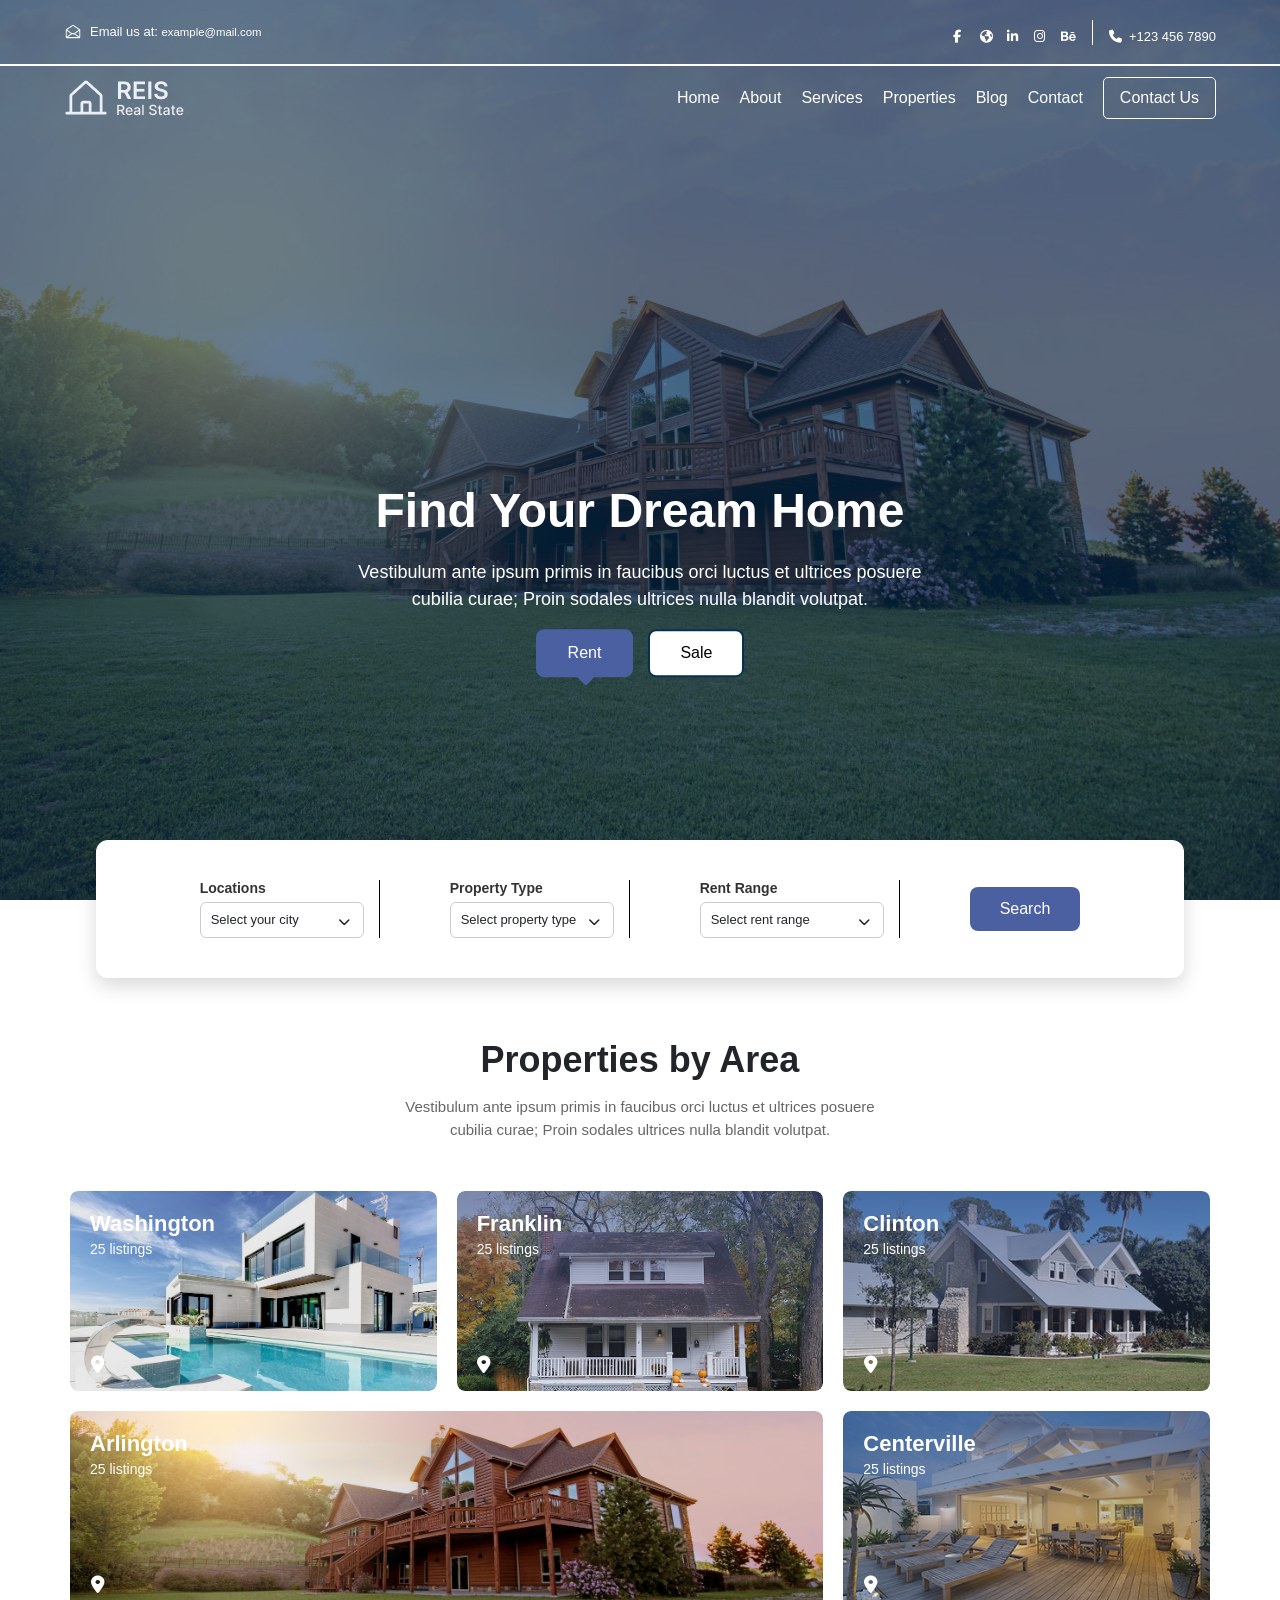
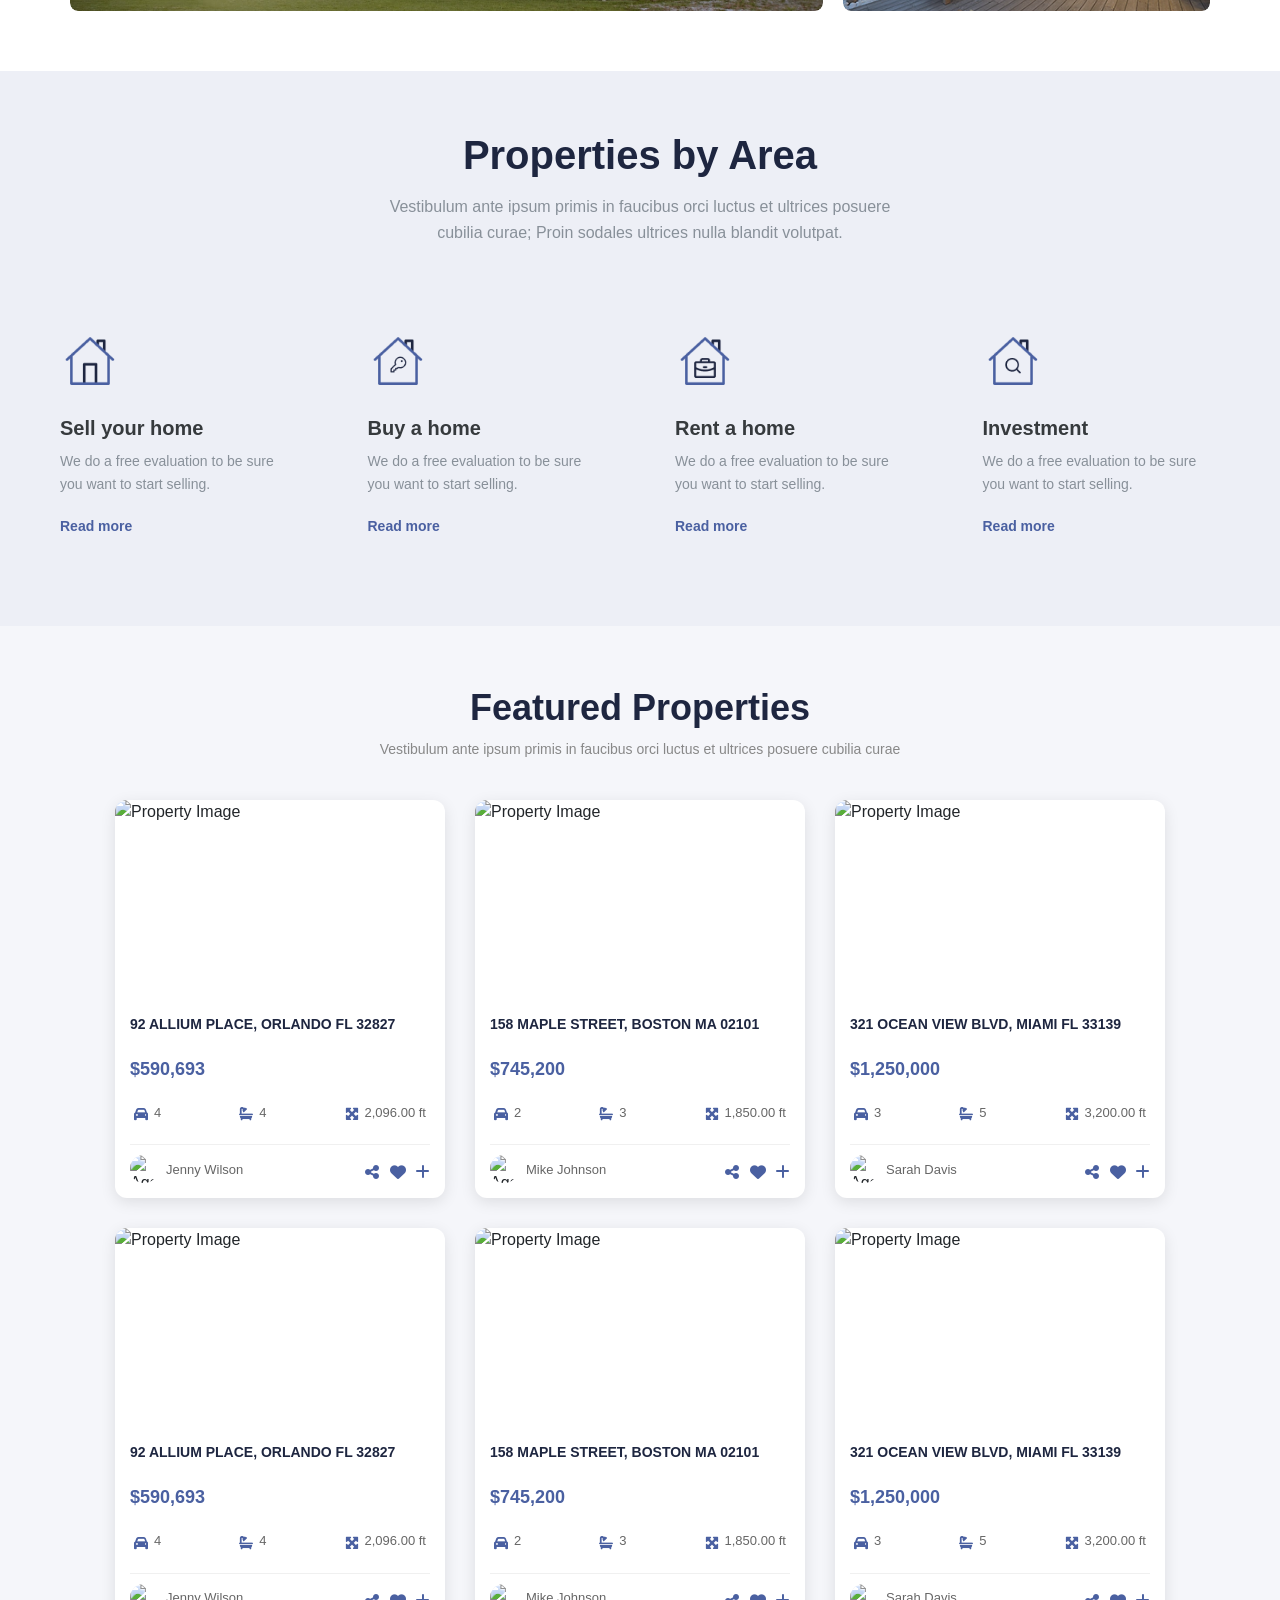
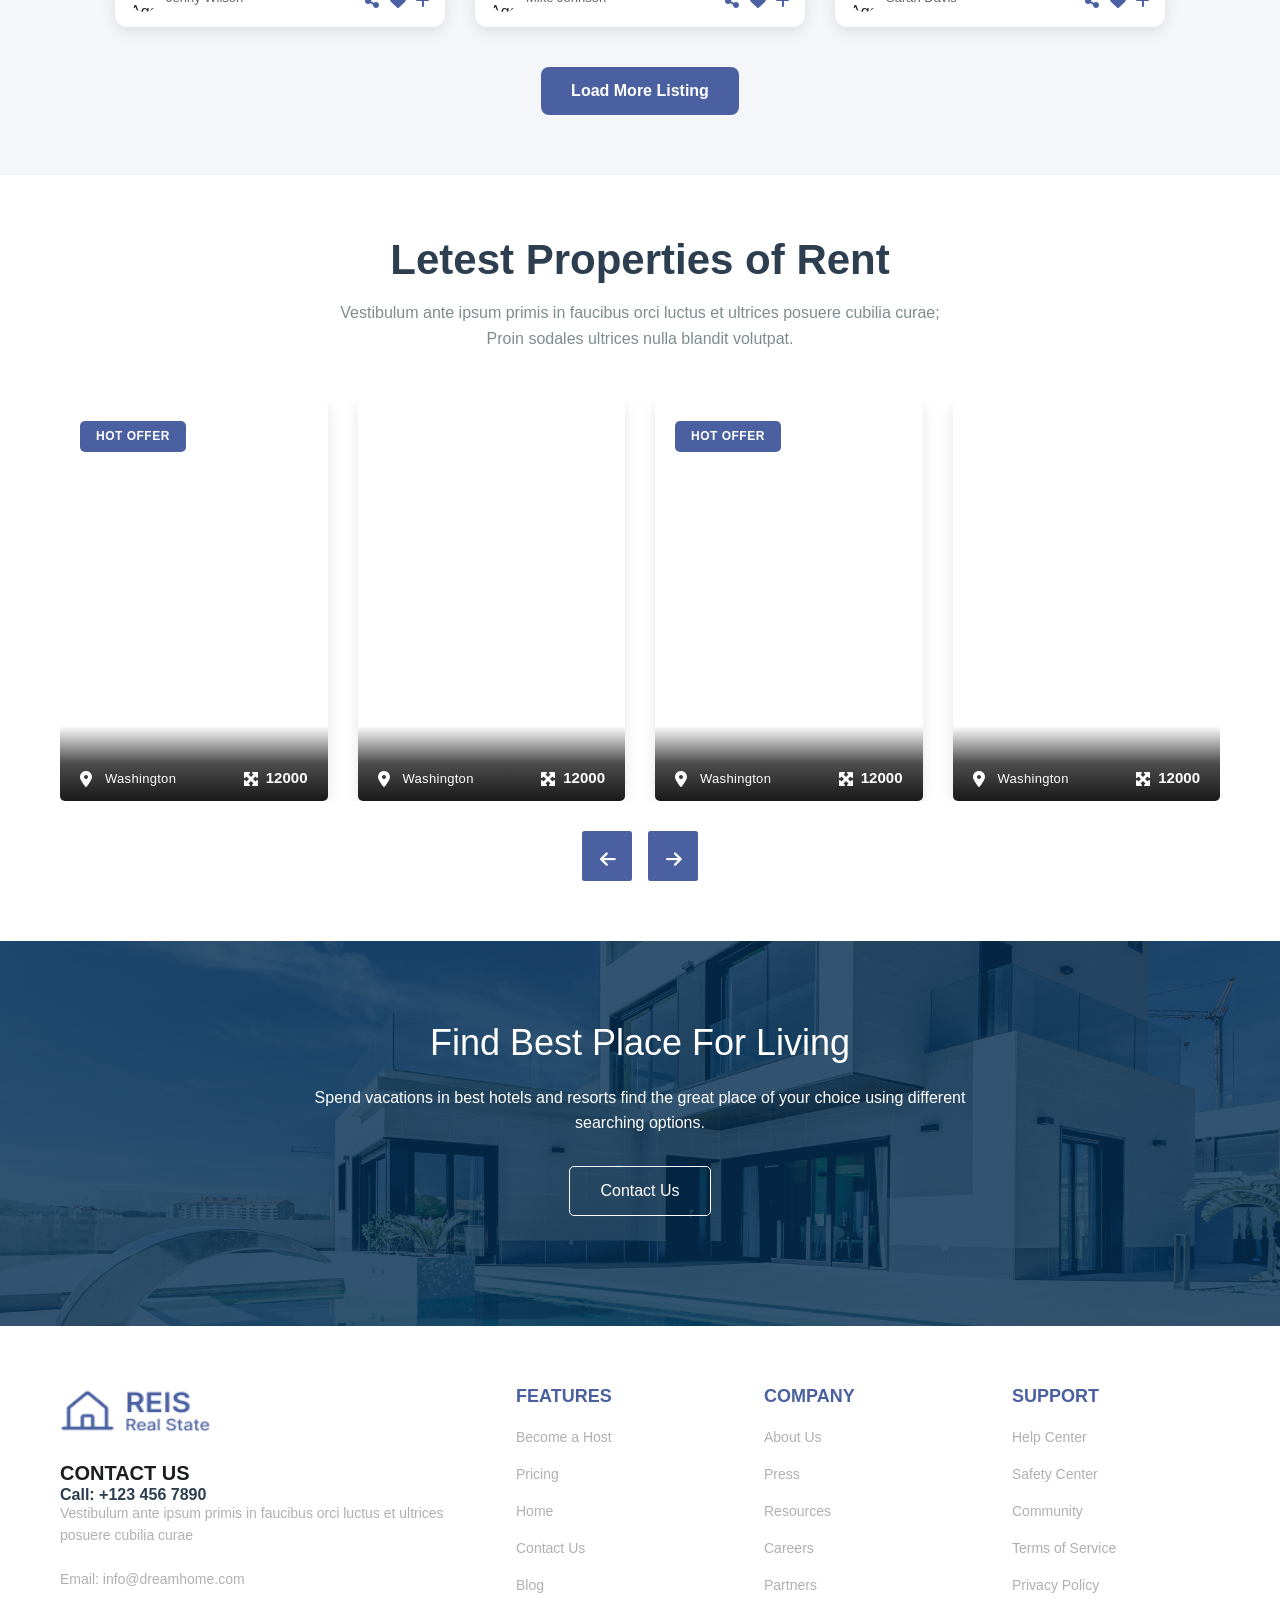
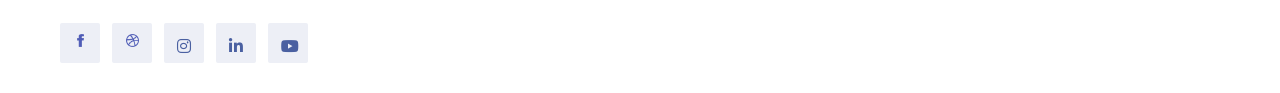
==== index.html @ 1a5b8a92 "final" ====
<!DOCTYPE html>
<html lang="en">
  <head>
    <meta charset="UTF-8" />
    <meta name="viewport" content="width=device-width, initial-scale=1.0" />
    <title>DreamHome</title>
    <link
      href="https://cdnjs.cloudflare.com/ajax/libs/font-awesome/6.5.0/css/all.min.css"
      rel="stylesheet"
    />
    <link
      rel="stylesheet"
      href="https://cdn.jsdelivr.net/npm/bootstrap@5.3.8/dist/css/bootstrap.min.css"
    />
    <link
      rel="stylesheet"
      href="https://cdnjs.cloudflare.com/ajax/libs/Swiper/11.0.5/swiper-bundle.min.css"
    />
    <link rel="stylesheet" href="styles.css" />
  </head>
  <body>
    <!-- Mobile Navbar -->
    <nav
      class="navbar navbar-expand-lg navbar-light bg-light fixed-top d-lg-none"
    >
      <div class="container-fluid">
        <a class="navbar-brand" href="#">DreamHome</a>
        <button
          class="navbar-toggler"
          type="button"
          data-bs-toggle="collapse"
          data-bs-target="#mobileNav"
          aria-controls="mobileNav"
          aria-expanded="false"
          aria-label="Toggle navigation"
        >
          <span class="navbar-toggler-icon"></span>
        </button>
        <div class="collapse navbar-collapse" id="mobileNav">
          <div class="navbar-nav ms-auto">
            <a class="nav-link active" href="#">HOME</a>
            <a class="nav-link" href="#">ABOUT US</a>
            <a class="nav-link" href="#">OUR AGENTS</a>
            <a class="nav-link" href="Propertice.html">PROPERTIES</a>
            <a class="nav-link" href="#">GALLERY</a>
            <a class="nav-link" href="#">BLOG</a>
            <a class="nav-link" href="#">CONTACT US</a>
            <a class="nav-link" href="#">SEARCH</a>
            <button class="contact-btn">Contact Us</button>
          </div>
        </div>
      </div>
    </nav>

    <!-- Hero Section with Desktop Nav -->
    <div class="hero-container">
      <!-- Desktop Nav -->
      <div class="custom-nav d-none d-lg-flex flex-column">
        <!-- Top Row: Email left, Social+Phone right -->
        <div
          class="d-flex justify-content-between align-items-center top-row w-100 px-4"
        >
          <div class="d-flex align-items-center email">
            <img
              src="images/EnvelopeOpen.png"
              alt=""
              class="icon"
              style="width: 18px; height: 18px; margin-right: 8px"
            />
            <div>
              <h6 class="mb-0" style="font-size: 13px">
                Email us at: <small>example@mail.com</small>
              </h6>
            </div>
          </div>

          <div class="d-flex align-items-center media">
            <div class="social-icons d-flex" style="margin-bottom: 9px;">
              <!-- <img src="Social Media logo.png" alt=""> -->
              <i class="fa-brands fa-facebook-f"
                style="font-size: 13px; color: #fff"></i s></i>
              <i class="fa-solid fa-earth-americas" style="font-size: 13px; color: #fff"></i>
              <i class="fa-brands fa-linkedin-in" style="font-size: 13px; color: #fff"></i>
              <i class="fa-brands fa-instagram"   style="font-size: 13px; color: #fff"></i>
              <i class="fa-brands fa-behance" style="font-size: 13px; color: #fff"></i>
            </div>
            <div class="separator mx-3"></div>
            <div class="phone d-flex align-items-center">
              <i class="fa-solid fa-phone" style="font-size: 13px; color: #fff ; margin-top: 10px;" ></i>

              <h6 class="mb-0" style="font-size: 13px; margin-left: 5px; margin-top: 9px;">
                +123 456 7890
              </h6>
            </div>
          </div>
        </div>

        <!-- Full-width horizontal separator -->
        <div class="separator-horizontal"></div>

        <!-- Bottom Row: Logo left, Menu right -->
        <div
          class="d-flex justify-content-between align-items-center bottom-row w-100 px-4"
        >
          <div class="logo">

            <a href="index.html"><img src="images/logo.png" alt="" /></a>

           

          </div>
          <nav class="d-flex align-items-center nav-cont">
            <a href="#">Home</a>
            <a href="#">About</a>
            <a href="#">Services</a>
            <a href="Propertice.html">Properties</a>
            <a href="#">Blog</a>
            <a href="#">Contact</a>
            <button class="contact-btn">Contact Us</button>
          </nav>
        </div>
      </div>

      <!-- Hero Content -->
      <div class="hero-content container text-center">
        <h1 class="display-3 fw-bold">Find Your Dream Home</h1>
        <p class="lead">
          Vestibulum ante ipsum primis in faucibus orci luctus et ultrices
          posuere cubilia curae; Proin sodales ultrices nulla blandit volutpat.
        </p>
        <div class="section-4-button mt-3">
          <div class="button-with-icon">
            <button>Rent</button>
            <i class="fa-solid fa-sort-down"></i>
          </div>
          <button>Sale</button>
        </div>

        <!-- <a href="#" class="btn btn-primary btn-lg mt-3">Get Started</a> -->
      </div>
    </div>

    <div class="section-4">
      <div class="section-4-select">
        <!-- Locations -->
        <div class="select">
          <h1>Locations</h1>
          <div class="custom-dropdown">
            <div class="selected">
              Select your city <i class="fa-solid fa-chevron-down"></i>
            </div>
            <div class="options"></div>
          </div>
        </div>

        <!-- Property Type -->
        <div class="select">
          <h1>Property Type</h1>
          <div class="custom-dropdown">
            <div class="selected">
              Select property type <i class="fa-solid fa-chevron-down"></i>
            </div>
            <div class="options"></div>
          </div>
        </div>

        <!-- Rent Range -->
        <div class="select rent">
          <h1>Rent Range</h1>
          <div class="custom-dropdown">
            <div class="selected">
              Select rent range <i class="fa-solid fa-chevron-down"></i>
            </div>
            <div class="options"></div>
          </div>
        </div>

        <!-- Search Button -->
        <div class="search-button">
          <button>Search</button>
        </div>
      </div>
    </div>

    <div class="container-fluid section-5">
      <div class="section-5-up">
        <h1>Properties by Area</h1>
        <p>
          Vestibulum ante ipsum primis in faucibus orci luctus et ultrices
          posuere
        </p>
        <p>cubilia curae; Proin sodales ultrices nulla blandit volutpat.</p>
      </div>

      <div class="section-5-down">
        <div class="items item-1">
          <button class="hover">
            <a href="/propertice" id="a-tag">View detail</a>
          </button>
          <div class="t1">
            <h1>Washington</h1>
            <h2>25 listings</h2>
          </div>
          <i id="l1" class="fa-solid fa-location-dot"></i>
          <img src="images/area1.jpg" alt="" />
        </div>

        <div class="items item-2">
          <button class="hover">
            <a href="/propertice" id="a-tag">View detail</a>
          </button>
          <div class="t1">
            <h1>Franklin</h1>
            <h2>25 listings</h2>
          </div>
          <i id="l1" class="fa-solid fa-location-dot"></i>
          <img src="images/area2.png" alt="" />
        </div>

        <div class="items item-3">
          <button class="hover">
            <a href="/propertice" id="a-tag">View detail</a>
          </button>
          <div class="t1">
            <h1>Clinton</h1>
            <h2>25 listings</h2>
          </div>
          <i id="l1" class="fa-solid fa-location-dot"></i>
          <img src="images/area3.png" alt="" />
        </div>

        <div class="items item-4">
          <button class="hover">
            <a href="/propertice" id="a-tag">View detail</a>
          </button>
          <div class="t1">
            <h1>Arlington</h1>
            <h2>25 listings</h2>
          </div>
          <i id="l1" class="fa-solid fa-location-dot"></i>
          <img src="images/logimg.jpg" alt="" />
        </div>

        <div class="items item-5">
          <button class="hover">
            <a href="/propertice" id="a-tag">View detail</a>
          </button>
          <div class="t1">
            <h1>Centerville</h1>
            <h2>25 listings</h2>
          </div>
          <i id="l1" class="fa-solid fa-location-dot"></i>
          <img src="images/arearow21.png" alt="" />
        </div>
      </div>
    </div>

    <div class="section6">
      <div class="sec6-head">
        <h1>Properties by Area</h1>
        <p>
          Vestibulum ante ipsum primis in faucibus orci luctus et ultrices
          posuere <br />cubilia curae; Proin sodales ultrices nulla blandit
          volutpat.
        </p>
      </div>

      <div class="sec6-content">
        <div class="sec6-box">
          <img src="images/home1.png" alt="" />
          <h5>Sell your home</h5>
          <p>We do a free evaluation to be sure you want to start selling.</p>
          <p class="read">Read more</p>
        </div>

        <div class="sec6-box">
          <img src="images/home3.png" alt="" />
          <h5>Buy a home</h5>
          <p>We do a free evaluation to be sure you want to start selling.</p>
          <p class="read">Read more</p>
        </div>

        <div class="sec6-box">
          <img src="images/home2.png" alt="" />
          <h5>Rent a home</h5>
          <p>We do a free evaluation to be sure you want to start selling.</p>
          <p class="read">Read more</p>
        </div>

        <div class="sec6-box">
          <img src="images/home4.png" alt="" />
          <h5>Investment</h5>
          <p>We do a free evaluation to be sure you want to start selling.</p>
          <p class="read">Read more</p>
        </div>
      </div>
    </div>
<div class="section-7-down">
    <div class="section-7-header">
      <h1>Featured Properties</h1>
      <p>
        Vestibulum ante ipsum primis in faucibus orci luctus et ultrices
        posuere cubilia curae
      </p>
    </div>

    <div class="properties-container">
      <div class="property-card">
        <img
          src="https://images.unsplash.com/photo-1564013799919-ab600027ffc6?ixlib=rb-4.0.3&auto=format&fit=crop&w=600&q=80"
          alt="Property Image"
        />
        <div class="p">
          <h1>92 ALLIUM PLACE, ORLANDO FL 32827</h1>
          <h2>$590,693</h2>
          <div class="p-1">
            <div class="i-1">
              <i class="fa-solid fa-car"></i>
              <h3>4</h3>
            </div>
            <div class="i-1">
              <i class="fa-solid fa-bath"></i>
              <h3>4</h3>
            </div>
            <div class="i-1">
              <i class="fa-solid fa-maximize"></i>
              <h3>2,096.00 ft</h3>
            </div>
          </div>
          <div class="down">
            <div class="profile">
              <img
                src="https://images.unsplash.com/photo-1494790108755-2616b612b29c?ixlib=rb-4.0.3&auto=format&fit=crop&w=60&q=80"
                alt="Agent"
              />
              <p>Jenny Wilson</p>
            </div>
            <div class="icons">
              <i class="fa-solid fa-share-nodes"></i>
              <i class="fa-solid fa-heart"></i>
              <i class="fa-solid fa-plus"></i>
            </div>
          </div>
        </div>
      </div>

      <div class="property-card">
        <img
          src="https://images.unsplash.com/photo-1570129477492-45c003edd2be?ixlib=rb-4.0.3&auto=format&fit=crop&w=600&q=80"
          alt="Property Image"
        />
        <div class="p">
          <h1>158 MAPLE STREET, BOSTON MA 02101</h1>
          <h2>$745,200</h2>
          <div class="p-1">
            <div class="i-1">
              <i class="fa-solid fa-car"></i>
              <h3>2</h3>
            </div>
            <div class="i-1">
              <i class="fa-solid fa-bath"></i>
              <h3>3</h3>
            </div>
            <div class="i-1">
              <i class="fa-solid fa-maximize"></i>
              <h3>1,850.00 ft</h3>
            </div>
          </div>
          <div class="down">
            <div class="profile">
              <img
                src="https://images.unsplash.com/photo-1507003211169-0a1dd7228f2d?ixlib=rb-4.0.3&auto=format&fit=crop&w=60&q=80"
                alt="Agent"
              />
              <p>Mike Johnson</p>
            </div>
            <div class="icons">
              <i class="fa-solid fa-share-nodes"></i>
              <i class="fa-solid fa-heart"></i>
              <i class="fa-solid fa-plus"></i>
            </div>
          </div>
        </div>
      </div>

      <div class="property-card">
        <img
          src="https://images.unsplash.com/photo-1568605114967-8130f3a36994?ixlib=rb-4.0.3&auto=format&fit=crop&w=600&q=80"
          alt="Property Image"
        />
        <div class="p">
          <h1>321 OCEAN VIEW BLVD, MIAMI FL 33139</h1>
          <h2>$1,250,000</h2>
          <div class="p-1">
            <div class="i-1">
              <i class="fa-solid fa-car"></i>
              <h3>3</h3>
            </div>
            <div class="i-1">
              <i class="fa-solid fa-bath"></i>
              <h3>5</h3>
            </div>
            <div class="i-1">
              <i class="fa-solid fa-maximize"></i>
              <h3>3,200.00 ft</h3>
            </div>
          </div>
          <div class="down">
            <div class="profile">
              <img
                src="https://images.unsplash.com/photo-1438761681033-6461ffad8d80?ixlib=rb-4.0.3&auto=format&fit=crop&w=60&q=80"
                alt="Agent"
              />
              <p>Sarah Davis</p>
            </div>
            <div class="icons">
              <i class="fa-solid fa-share-nodes"></i>
              <i class="fa-solid fa-heart"></i>
              <i class="fa-solid fa-plus"></i>
            </div>
          </div>
        </div>
      </div>

      <div class="property-card">
        <img
          src="https://images.unsplash.com/photo-1564013799919-ab600027ffc6?ixlib=rb-4.0.3&auto=format&fit=crop&w=600&q=80"
          alt="Property Image"
        />
        <div class="p">
          <h1>92 ALLIUM PLACE, ORLANDO FL 32827</h1>
          <h2>$590,693</h2>
          <div class="p-1">
            <div class="i-1">
              <i class="fa-solid fa-car"></i>
              <h3>4</h3>
            </div>
            <div class="i-1">
              <i class="fa-solid fa-bath"></i>
              <h3>4</h3>
            </div>
            <div class="i-1">
              <i class="fa-solid fa-maximize"></i>
              <h3>2,096.00 ft</h3>
            </div>
          </div>
          <div class="down">
            <div class="profile">
              <img
                src="https://images.unsplash.com/photo-1494790108755-2616b612b29c?ixlib=rb-4.0.3&auto=format&fit=crop&w=60&q=80"
                alt="Agent"
              />
              <p>Jenny Wilson</p>
            </div>
            <div class="icons">
              <i class="fa-solid fa-share-nodes"></i>
              <i class="fa-solid fa-heart"></i>
              <i class="fa-solid fa-plus"></i>
            </div>
          </div>
        </div>
      </div>

      <div class="property-card">
        <img
          src="https://images.unsplash.com/photo-1570129477492-45c003edd2be?ixlib=rb-4.0.3&auto=format&fit=crop&w=600&q=80"
          alt="Property Image"
        />
        <div class="p">
          <h1>158 MAPLE STREET, BOSTON MA 02101</h1>
          <h2>$745,200</h2>
          <div class="p-1">
            <div class="i-1">
              <i class="fa-solid fa-car"></i>
              <h3>2</h3>
            </div>
            <div class="i-1">
              <i class="fa-solid fa-bath"></i>
              <h3>3</h3>
            </div>
            <div class="i-1">
              <i class="fa-solid fa-maximize"></i>
              <h3>1,850.00 ft</h3>
            </div>
          </div>
          <div class="down">
            <div class="profile">
              <img
                src="https://images.unsplash.com/photo-1507003211169-0a1dd7228f2d?ixlib=rb-4.0.3&auto=format&fit=crop&w=60&q=80"
                alt="Agent"
              />
              <p>Mike Johnson</p>
            </div>
            <div class="icons">
              <i class="fa-solid fa-share-nodes"></i>
              <i class="fa-solid fa-heart"></i>
              <i class="fa-solid fa-plus"></i>
            </div>
          </div>
        </div>
      </div>

      <div class="property-card">
        <img
          src="https://images.unsplash.com/photo-1568605114967-8130f3a36994?ixlib=rb-4.0.3&auto=format&fit=crop&w=600&q=80"
          alt="Property Image"
        />
        <div class="p">
          <h1>321 OCEAN VIEW BLVD, MIAMI FL 33139</h1>
          <h2>$1,250,000</h2>
          <div class="p-1">
            <div class="i-1">
              <i class="fa-solid fa-car"></i>
              <h3>3</h3>
            </div>
            <div class="i-1">
              <i class="fa-solid fa-bath"></i>
              <h3>5</h3>
            </div>
            <div class="i-1">
              <i class="fa-solid fa-maximize"></i>
              <h3>3,200.00 ft</h3>
            </div>
          </div>
          <div class="down">
            <div class="profile">
              <img
                src="https://images.unsplash.com/photo-1438761681033-6461ffad8d80?ixlib=rb-4.0.3&auto=format&fit=crop&w=60&q=80"
                alt="Agent"
              />
              <p>Sarah Davis</p>
            </div>
            <div class="icons">
              <i class="fa-solid fa-share-nodes"></i>
              <i class="fa-solid fa-heart"></i>
              <i class="fa-solid fa-plus"></i>
            </div>
          </div>
        </div>
      </div>
    </div>

    <div class="sec7-btn">
      <button>Load More Listing</button>
    </div>
  </div>

    <div class="section8">
      <div class="sec8-head">
        <h1>Letest Properties of Rent</h1>
        <p>
          Vestibulum ante ipsum primis in faucibus orci luctus et ultrices
          posuere cubilia curae; Proin sodales ultrices nulla blandit volutpat.
        </p>
      </div>

      <div class="sec8-content">
        <div class="sec8-slider" id="slider">
          <!-- Card 1 -->
          <div
            class="sec8-card"
            style="
              background-image: url('https://images.unsplash.com/photo-1568605114967-8130f3a36994?ixlib=rb-4.0.3&auto=format&fit=crop&w=600&q=80');
            "
          >
            <div class="sec8-offer">
              <h6>Hot offer</h6>
            </div>
            <div class="sec8-btn">
              <button>view details</button>
            </div>
            <div class="sec8-location">
              <div class="sec8-location-left">
                <i class="fa-solid fa-location-dot"></i>
                <h6>Washington</h6>
              </div>
              <div class="sec8-location-right">
                <i class="fa-solid fa-maximize"></i>
                <h3>12000</h3>
              </div>
            </div>
          </div>

          <!-- Card 2 -->
          <div
            class="sec8-card"
            style="
              background-image: url('https://images.unsplash.com/photo-1570129477492-45c003edd2be?ixlib=rb-4.0.3&auto=format&fit=crop&w=600&q=80');
            "
          >
            <div class="sec8-btn">
              <button>view details</button>
            </div>
            <div class="sec8-location">
              <div class="sec8-location-left">
                <i class="fa-solid fa-location-dot"></i>
                <h6>Washington</h6>
              </div>
              <div class="sec8-location-right">
                <i class="fa-solid fa-maximize"></i>
                <h3>12000</h3>
              </div>
            </div>
          </div>

          <!-- Card 3 -->
          <div
            class="sec8-card"
            style="
              background-image: url('https://images.unsplash.com/photo-1580587771525-78b9dba3b914?ixlib=rb-4.0.3&auto=format&fit=crop&w=600&q=80');
            "
          >
            <div class="sec8-offer">
              <h6>Hot offer</h6>
            </div>
            <div class="sec8-btn">
              <button>view details</button>
            </div>
            <div class="sec8-location">
              <div class="sec8-location-left">
                <i class="fa-solid fa-location-dot"></i>
                <h6>Washington</h6>
              </div>
              <div class="sec8-location-right">
                <i class="fa-solid fa-maximize"></i>
                <h3>12000</h3>
              </div>
            </div>
          </div>

          <!-- Card 4 -->
          <div
            class="sec8-card"
            style="
              background-image: url('https://images.unsplash.com/photo-1600596542815-ffad4c1539a9?ixlib=rb-4.0.3&auto=format&fit=crop&w=600&q=80');
            "
          >
            <div class="sec8-btn">
              <button>view details</button>
            </div>
            <div class="sec8-location">
              <div class="sec8-location-left">
                <i class="fa-solid fa-location-dot"></i>
                <h6>Washington</h6>
              </div>
              <div class="sec8-location-right">
                <i class="fa-solid fa-maximize"></i>
                <h3>12000</h3>
              </div>
            </div>
          </div>

          <!-- Card 5 -->
          <div
            class="sec8-card"
            style="
              background-image: url('https://images.unsplash.com/photo-1600585154340-be6161a56a0c?ixlib=rb-4.0.3&auto=format&fit=crop&w=600&q=80');
            "
          >
            <div class="sec8-offer">
              <h6>Hot offer</h6>
            </div>
            <div class="sec8-btn">
              <button>view details</button>
            </div>
            <div class="sec8-location">
              <div class="sec8-location-left">
                <i class="fa-solid fa-location-dot"></i>
                <h6>Washington</h6>
              </div>
              <div class="sec8-location-right">
                <i class="fa-solid fa-maximize"></i>
                <h3>12000</h3>
              </div>
            </div>
          </div>

          <!-- Card 6 -->
          <div
            class="sec8-card"
            style="
              background-image: url('https://images.unsplash.com/photo-1605146769289-440113cc3d00?ixlib=rb-4.0.3&auto=format&fit=crop&w=600&q=80');
            "
          >
            <div class="sec8-btn">
              <button>view details</button>
            </div>
            <div class="sec8-location">
              <div class="sec8-location-left">
                <i class="fa-solid fa-location-dot"></i>
                <h6>Washington</h6>
              </div>
              <div class="sec8-location-right">
                <i class="fa-solid fa-maximize"></i>
                <h3>12000</h3>
              </div>
            </div>
          </div>
        </div>
      </div>

      <div class="custom-buttons">
        <button id="prevBtn"><i class="fa-solid fa-arrow-left"></i></button>
        <button id="nextBtn"><i class="fa-solid fa-arrow-right"></i></button>
      </div>
    </div>

    <div class="section9">
      <div class="sec8-content">
        <h1>Find Best Place For Living</h1>
        <p>
          Spend vacations in best hotels and resorts find the great place of
          your choice using different searching options.
        </p>
        <button>Contact Us</button>
      </div>
    </div>

    <footer>
      <div class="footer-wrapper">
        <div class="first-c">
          <a href="index.html"><img src="images/logo2.png" viewBox='0 0 150 50'%3E%3Crect
          fill='%234a60a1' width='150' height='50'/%3E%3Ctext x='50%25'
          y='50%25' dominant-baseline='middle' text-anchor='middle' fill='white'
          font-size='20' font-weight='bold'%3EDreamHome%3C/text%3E%3C/svg%3E"
          alt="logo"></a>
          <h2>Contact Us</h2>
          <h4>Call: +123 456 7890</h4>
          <h5>
            Vestibulum ante ipsum primis in faucibus orci luctus et ultrices
            posuere cubilia curae
          </h5>
          <h5>Email: info@dreamhome.com</h5>

          <div class="social-icons">
            <div class="social-icon">
              <img
                src="images/fb1.png"
                alt=""
                style="
                  display: block;
                  width: 13px;
                  height: 13px;
                  margin-top: 5px;
                "
              />
            </div>
            <div class="social-icon">
              <img
                src="images/brimg.png"
                alt=""
                style="
                  display: block;
                  width: 13px;
                  height: 13px;
                  margin-top: 5px;
                "
              />
            </div>
            <div class="social-icon">
              <i class="fa-brands fa-instagram"></i>
            </div>
            <div class="social-icon">
              <i class="fa-brands fa-linkedin-in"></i>
            </div>
            <div class="social-icon">
              <i class="fa-brands fa-youtube"></i>
            </div>
          </div>
        </div>

        <div class="second-c">
          <h2>Features</h2>
          <h5>Become a Host</h5>
          <h5>Pricing</h5>
          <h5>Home</h5>
          <h5>Contact Us</h5>
          <h5>Blog</h5>
        </div>

        <div class="second-c">
          <h2>Company</h2>
          <h5>About Us</h5>
          <h5>Press</h5>
          <h5>Resources</h5>
          <h5>Careers</h5>
          <h5>Partners</h5>
        </div>

        <div class="second-c">
          <h2>Support</h2>
          <h5>Help Center</h5>
          <h5>Safety Center</h5>
          <h5>Community</h5>
          <h5>Terms of Service</h5>
          <h5>Privacy Policy</h5>
        </div>
      </div>
    </footer>

    <script src="https://cdn.jsdelivr.net/npm/bootstrap@5.3.8/dist/js/bootstrap.bundle.min.js"></script>
    <script>
      const slider = document.getElementById("slider");
      const prevBtn = document.getElementById("prevBtn");
      const nextBtn = document.getElementById("nextBtn");
      const cards = document.querySelectorAll(".sec8-card");

      let currentIndex = 0;
      let cardsPerView = 4;
      const totalCards = cards.length;

      // Clone cards for infinite loop
      cards.forEach((card) => {
        const clone = card.cloneNode(true);
        slider.appendChild(clone);
      });

      function updateCardsPerView() {
        if (window.innerWidth <= 480) {
          cardsPerView = 1;
        } else if (window.innerWidth <= 768) {
          cardsPerView = 2;
        } else if (window.innerWidth <= 1024) {
          cardsPerView = 3;
        } else {
          cardsPerView = 4;
        }
      }

      function updateSlider(smooth = true) {
        const allCards = slider.querySelectorAll(".sec8-card");
        if (allCards.length === 0) return;

        if (!smooth) {
          slider.style.transition = "none";
        } else {
          slider.style.transition = "transform 0.5s ease-in-out";
        }

        const cardWidth = allCards[0].offsetWidth;
        const gap = window.innerWidth <= 480 ? 0 : 30;
        const offset = currentIndex * (cardWidth + gap);
        slider.style.transform = `translateX(-${offset}px)`;
      }

      prevBtn.addEventListener("click", () => {
        currentIndex--;
        updateSlider();

        if (currentIndex < 0) {
          setTimeout(() => {
            currentIndex = totalCards - 1;
            updateSlider(false);
          }, 500);
        }
      });

      nextBtn.addEventListener("click", () => {
        currentIndex++;
        updateSlider();

        if (currentIndex >= totalCards) {
          setTimeout(() => {
            currentIndex = 0;
            updateSlider(false);
          }, 500);
        }
      });

      window.addEventListener("resize", () => {
        updateCardsPerView();
        updateSlider(false);
      });

      updateCardsPerView();
      updateSlider(false);
    </script>
  </body>
</html>
---- styles.css ----
html,
body {
  margin: 0;
  padding: 0;
  font-family: Arial, sans-serif;
  overflow-x: hidden;
}

/*----------- Hero ---------*/
.hero-container {
  position: relative;
  background-image: url("images/mainimg.jpg");
  background-size: cover;
  background-position: center;
  background-repeat: no-repeat;
  height: 100vh;
  width: 100%;
  color: white;
}


.hero-container::before {
  content: "";
  position: absolute;
  top: 0;
  left: 0;
  width: 100%;
  height: 100%;
  background-color: rgba(6, 48, 83, 0.6);
  z-index: 1;
}

@media (max-width: 768px) {
  .hero-container{
   margin-top: -40px;
  }
  .hero-content{
    padding-top:-50px ;
  }
 
}
.hero-content {
  position: relative;
  z-index: 2;
  top: 50%;
  transform: translateY(-50%);
  text-align: center;
  padding: 0 20px;
  max-width: 100%;
}

.hero-content h1 {
  font-size: 48px;
  margin-bottom: 20px;
}

.hero-content p {
  font-size: 18px;
  max-width: 600px;
  line-height: 1.5;
  margin: auto;
}


.custom-nav {
  position: relative;
  z-index: 2;
  color: white;
  width: 100%;
  padding: 10px 0;
  box-sizing: border-box;
}


.custom-nav .top-row,
.custom-nav .bottom-row {
  display: flex;
  justify-content: space-between;
  align-items: center;
  max-width: 1200px;
  margin: 0 auto;
  padding: 0 20px;
}

.custom-nav .email img {
  height: 20px;
  margin-right: 8px;
}

.custom-nav .social-icons img {
  height: 25px;
  margin-right: 6px;
}

.separator-horizontal {
  width: 100%;
  height: 1.5px;
  background-color: white;
  margin: 10px 0;
}
.separator {
  width: 1px; 
  height: 25px; 
  background-color: #fff; 
}

.custom-nav .nav-cont a {
  color: white;
  text-decoration: none;
  margin-right: 20px;
  font-weight: 500;
}

.custom-nav .contact-btn {
  background: transparent;
  border: 1.5px solid white;
  color: white;
  padding: 8px 16px;
  border-radius: 5px;
  cursor: pointer;
  font-weight: 500;
}

.custom-nav .contact-btn:hover {
  background: white;
  color: #063053;
}


@media (min-width: 1441px) and (max-width: 2621px) {
  .email{
    margin-left: -600px;
  }
  .logo{
    margin-left: -600px;
  }
  .nav-cont{
    margin-right:-600px;
  }
  .media{
    margin-right:-600px;
  }
  .hero-container {
    height: 90vh;
  }

  .hero-content h1 {
    margin-top: 25px;
    font-size: 50px;
  }

  .hero-content p {
    font-size: 18px;
    margin-top: 60px;
  }

  .custom-nav .nav-cont a {
    margin-right: 15px;
    font-size: 14px;
  }

  .custom-nav .contact-btn {
    padding: 6px 12px;
    font-size: 14px;
  }
}

/* 💻 Large Devices (laptops and desktops up to 1200px) */
@media (min-width: 993px) and (max-width: 1200px) {
  .hero-content h1 {
    font-size: 44px;
  }

  .custom-nav .nav-cont a {
    margin-right: 18px;
  }
}

/* 🖥️ Extra Large Devices (above 1200px) */
@media (min-width: 1201px) {
  .hero-content h1 {
    font-size: 48px;
  }
}
@media (max-width: 768px) {
  .hero-container {
    
    height: 70vh;
  }

  .hero-content h1 {
   padding-top: 75px;
    font-size: 20px;
    margin-top: 45px;
  }

  .hero-content p {
    margin-top: 40px;
    font-size: 14px;
  }

  .custom-nav .nav-cont a {
    margin-right: 10px;
    font-size: 12px;
  }

  .custom-nav .contact-btn {
    padding: 5px 10px;
    font-size: 12px;
  }

  .custom-nav .top-row,
  .custom-nav .bottom-row {
    flex-direction: column;
    align-items: flex-start;
  }

  .custom-nav .social-icons {
    margin-top: 10px;
  }
}

/*----------------- Section 5 ------------------*/
.section-5 {
  width: 100%;
  padding: 60px 20px;
  text-align: center;
}

.section-5-up h1 {
  font-size: 36px;
  font-weight: 700;
  margin-bottom: 15px;
}

.section-5-up p {
  margin: 0;
  color: #666;
  font-size: 15px;
}


.section-5-down {
  display: grid;
  grid-template-columns: repeat(auto-fit, minmax(280px, 1fr));
  gap: 20px;
  margin-top: 50px;
  justify-items: center;
  padding: 0 15px;
  box-sizing: border-box;
}

.items {
  position: relative;
  width: 100%;
  max-width: 787.33px;
  height: 200px;
  border-radius: 8px;
  overflow: hidden;
  transition: transform 0.4s ease;
}

.item-4 {
  grid-column: span 2;
  max-width: 1584.67px;
  height: 200px;
}

.items img {
  width: 100%;
  height: 100%;
  object-fit: cover;
  display: block;
  border-radius: 8px;
}

.t1 {
  position: absolute;
  top: 20px;
  left: 20px;
  color: #fff;
  z-index: 2;
  text-align: left;
}

.t1 h1 {
  font-size: 22px;
  margin: 0;
  font-weight: 600;
}

.t1 h2 {
  font-size: 14px;
  font-weight: 400;
  margin-top: 3px;
}

#l1 {
  position: absolute;
  bottom: 20px;
  left: 20px;
  color: #fff;
  font-size: 18px;
  z-index: 2;
}

.hover {
  position: absolute;
  top: 50%;
  left: 50%;
  transform: translate(-50%, -50%);
  opacity: 0;
  background: transparent;
  border: 1.5px solid #fff;
  padding: 10px 25px;
  border-radius: 10px;
  cursor: pointer;
  transition: opacity 0.4s ease, box-shadow 0.3s ease;
  z-index: 2;
}

.hover a {
  text-decoration: none;
  color: #fff;
  font-weight: 500;
}

.items:hover .hover {
  opacity: 1;
}

.items::after {
  content: "";
  position: absolute;
  inset: 0;
  background: rgba(0, 0, 0, 0.3);
  opacity: 0;
  transition: opacity 0.4s ease;
  z-index: 1;
}

.items:hover::after {
  opacity: 1;
}

.items:hover {
  transform: translateY(-5px);
}


@media (max-width: 992px) {
  .section-5-down {
    padding: 0 20px;
  }
}

@media (max-width: 768px) {
  .section-5-up h1 {
    font-size: 28px;
  }
  .t1 h1 {
    font-size: 18px;
  }
  .items,
  .item-4 {
    width: 100%;
    max-width: 100%;
    height: 200px;
    grid-column: span 1;
  }
  .items img,
  .item-4 img {
    height: 190px;
  }
  .item-4 img {
    aspect-ratio: 1584.67 / 448.28;
  }
  .section-5-down {
    gap: 15px;
    padding: 0 10px;
  }
}

@media (max-width: 360px) {
  .t1 h1 {
    font-size: 16px;
  }
  .t1 h2 {
    font-size: 12px;
  }
}


@media (min-width: 1200px) {
  .section-5-down {
    padding: 0 50px;
  }
}

/*------------------ Section 4 -------------- */
/* ---------- SECTION 4 (Search Filter Section) ---------- */
.section-4 {
  width: 85%;
  margin: -60px auto 0 auto;
  padding: 40px 20px;
  background-color: #fff;
  text-align: center;
  box-sizing: border-box;
  border-radius: 12px;
  position: relative;
  z-index: 3;
  box-shadow: 0 8px 20px rgba(0, 0, 0, 0.15);
}

/* Buttons Section */
.section-4-button {
  display: flex;
  justify-content: center;
  align-items: flex-start;
  gap: 15px;
  margin-bottom: 30px;
}

i {
  margin-top: 5px;
  width: 15px;
  height: 15px;
}

.button-with-icon {
  position: relative;
  display: inline-block;
}

.button-with-icon button {
  background-color: rgba(74, 96, 161, 1);
  color: #fff;
  border: 2px solid rgba(74, 96, 161, 1);
  padding: 10px 30px;
  font-size: 16px;
  border-radius: 8px;
  cursor: pointer;
  transition: 0.3s ease;
  display: block;
}

.button-with-icon i {
  font-size: 28px;
  color: #4a60a1;
  position: absolute;
  top: 25px;
  left: 50%;
  transform: translateX(-50%);
  pointer-events: none;
}

.button-with-icon button:hover {
  background-color: #4a60a1;
}

.section-4-button button:last-child {
  background-color: #fff;
  color: #000;
  border: 2px solid #063053;
  padding: 10px 30px;
  font-size: 16px;
  border-radius: 8px;
  cursor: pointer;
  transition: 0.3s ease;
}

.section-4-button button:last-child:hover {
  background-color: #f0f0f0;
}

/* Dropdown Row */
.section-4-select {
  display: flex;
  justify-content: center;
  flex-wrap: wrap;
  align-items: center;
  gap: 70px;
}

/* Each Select Box */
.select {
  display: flex;
  flex-direction: column;
  text-align: left;
  min-width: 180px;
  padding-right: 15px;
  border-right: 1px solid black;
}

.select:last-child {
  border-right: none;
}

.select h1 {
  font-size: 14px;
  font-weight: 600;
  margin-bottom: 5px;
  color: #333;
}

/* Custom Dropdown */
.custom-dropdown {
  position: relative;
  width: 100%;
  cursor: pointer;
  font-size: 14px;
}

.custom-dropdown .selected {
  border-radius: 6px;
  padding: 8px 10px;
  display: block;
  font-size: 13px;
  line-height: 1.4;
  text-align: left;
  border: 1px solid #ccc;
}

.custom-dropdown .selected i {
  float: right;
  font-size: 12px;
  margin-left: 5px;
}

.custom-dropdown .options {
  display: none;
  position: absolute;
  top: 100%;
  left: 0;
  width: 100%;
  border: 1px solid #ccc;
  border-radius: 6px;
  background: #fff;
  z-index: 10;
  max-height: 200px;
  overflow-y: auto;
}

.custom-dropdown.active .options {
  display: block;
}

.custom-dropdown .option {
  padding: 8px 12px;
  font-size: 13px;
  cursor: pointer;
}

.custom-dropdown .option:hover {
  background: #f0f0f0;
}

/* Search Button */
.search-button {
  display: flex;
  align-items: flex-end;
}

.search-button button {
  background: rgba(74, 96, 161, 1);
  color: #fff;
  border: none;
  padding: 10px 30px;
  font-size: 16px;
  border-radius: 8px;
  cursor: pointer;
  transition: 0.3s ease;
}

.search-button button:hover {
  background: #04283a;
}

.select.rent {
  min-width: 200px;
}

/* ---------- DESKTOP LARGE (1441px - 2621px) ---------- */
@media (min-width: 1441px) and (max-width: 2621px) {
  .section-4 {
    width: 50%;
  }
}
@media (min-width: 480px) and (max-width: 1025px) {
  .section-4 {
    width: 90%;
    margin: -80px auto 0;
    padding: 20px 15px;
  }
}
/* ---------- MOBILE VIEW (max-width: 480px) ---------- */
@media (max-width: 480px) {
  .section-4 {
    width: 95%;
    margin: -80px auto 0;
    padding: 20px 15px;
  }

  .section-4-select {
    display: grid;
    grid-template-columns: repeat(2, 1fr); /* 2 per row */
    gap: 0;
    align-items: stretch;
  }

  .section-4-select .select {
    width: 100%;
    border-right: none;
    padding-right: 0;
  }

  /* Make Rent Range full-width and move to second row */
  .section-4-select .select.rent {
    grid-column: 1 / 2; /* Start new row */
  }

  /* Make Search Button full-width and next to Rent Range */
  .section-4-select .search-button {
    grid-column: 2 / 3;
    display: flex;
    align-items: flex-end;
    justify-content: center;
    width: 100%;
  }

  .select h1 {
    font-size: 13px;
    margin-bottom: 5px;
    margin-left: 12px;
  }

  .custom-dropdown .selected {
    padding: 10px;
    font-size: 13px;
    border: none;
  }

  .search-button button {
    width: 80%;
    font-size: 14px;
    padding: 10px;
  }
}


/* ---------- TABLET VIEW (481px - 992px) ---------- */
@media (min-width: 481px) and (max-width: 992px) {
  .section-4 {
    width: 80%;
    margin: -60px auto 0;
    padding: 25px 20px;
  }

  .section-4-select {
    display: grid;
    grid-template-columns: repeat(2, 1fr);
    gap: 20px 15px;
  }

  .select {
    border-right: none;
    padding-right: 0;
    width: 100%;
  }

  .select h1 {
    font-size: 13px;
  }

  .custom-dropdown .selected {
    padding: 8px;
    font-size: 13px;
  }

  /* Rent Range and Search Button - separate rows */
  .section-4-select .select:nth-child(3) {
    grid-column: 1 / 2;
  }
  .section-4-select .search-button {
    grid-column: 2 / 3;
    display: flex;
    justify-content: center;
  }

  .search-button button {
    width: 100%;
    padding: 10px;
    font-size: 14px;
  }
}

/*-------------- Section 6 ------------------*/
 .section6 {
      display: flex;
      flex-direction: column;
      justify-content: center;
      align-items: center;
      width: 100%;
      background-color: rgba(237, 239, 246, 1);
      padding: 60px 20px;
    }

    .sec6-head {
      text-align: center;
      margin-bottom: 50px;
      max-width: 700px;
    }

    .sec6-head h1 {
      font-size: 40px;
      margin-bottom: 15px;
      font-weight: 700;
      color: rgba(30, 38, 64, 1);
    }

    .sec6-head p {
      color: rgba(136, 144, 153, 1);
      font-size: 16px;
      line-height: 1.6;
    }

    .sec6-content {
      display: grid;
      grid-template-columns: repeat(4, 1fr);
      gap: 30px;
      width: 100%;
      max-width: 1200px;
    }

    .sec6-box {
      background: transparent;
      border-radius: 10px;
      padding: 20px;
      text-align: start;
      transition: all 0.3s ease;
      cursor: pointer;
    }

    .sec6-box:hover {
      background-color: #fff;
      box-shadow: 0 8px 20px rgba(0, 0, 0, 0.12);
      transform: translateY(-5px);
    }

    .sec6-box img {
      width: 60px;
      height: 60px;
      object-fit: contain;
      margin-bottom: 15px;
    }

    .sec6-box h5 {
      font-size: 20px;
      font-weight: 600;
      margin: 10px 0;
      color: rgba(54, 58, 61, 1);
    }

    .sec6-box p {
      font-size: 14px;
      color: rgba(136, 144, 153, 1);
      margin: 8px 0;
      line-height: 1.6;
    }

    .sec6-box p.read {
      color: rgba(74, 96, 161, 1);
      font-weight: 600;
      margin-top: 12px;
      cursor: pointer;
      display: inline-block;
      transition: all 0.3s ease;
    }

    .sec6-box p.read:hover {
      color: rgba(54, 76, 141, 1);
      padding-left: 5px;
    }

    /* Tablet Landscape - 1024px and below */
    @media (max-width: 1024px) {
      .sec6-content {
        grid-template-columns: repeat(2, 1fr);
        gap: 25px;
        max-width: 700px;
      }

      .sec6-box {
        padding: 25px;
      }
    }

    /* Tablet Portrait - 768px and below */
    @media (max-width: 768px) {
      .section6 {
        padding: 50px 20px;
      }

      .sec6-head {
        margin-bottom: 40px;
      }

      .sec6-head h1 {
        font-size: 32px;
      }

      .sec6-head p {
        font-size: 15px;
      }

      .sec6-content {
        grid-template-columns: repeat(2, 1fr);
        gap: 20px;
        max-width: 600px;
      }

      .sec6-box {
        padding: 20px;
        text-align: center;
      }

      .sec6-box img {
        margin: 0 auto 15px;
      }
    }

    /* Mobile - 480px and below */
    @media (max-width: 480px) {
      .section6 {
        padding: 40px 15px;
      }

      .sec6-head h1 {
        font-size: 28px;
      }

      .sec6-head p {
        font-size: 14px;
      }

      .sec6-head p br {
        display: none;
      }

      .sec6-content {
        grid-template-columns: 1fr;
        gap: 15px;
        max-width: 100%;
      }

      .sec6-box {
        padding: 20px 15px;
      }

      .sec6-box h5 {
        font-size: 18px;
      }

      .sec6-box p {
        font-size: 13px;
      }
    }

    /* Large Desktop - 1440px */
    @media (min-width: 1440px) {
      .section6 {
        padding: 80px 20px;
      }

      .sec6-content {
        max-width: 1400px;
        gap: 40px;
      }

      .sec6-box {
        padding: 30px;
      }

      .sec6-box img {
        width: 70px;
        height: 70px;
      }

      .sec6-head h1 {
        font-size: 48px;
      }

      .sec6-head p {
        font-size: 17px;
      }

      .sec6-box h5 {
        font-size: 22px;
      }

      .sec6-box p {
        font-size: 15px;
      }
    }

    /* Full HD - 1920px */
    @media (min-width: 1920px) {
      .section6 {
        padding: 100px 20px;
      }

      .sec6-content {
        max-width: 1800px;
        gap: 50px;
      }

      .sec6-box {
        padding: 40px;
      }

      .sec6-box img {
        width: 80px;
        height: 80px;
        margin-bottom: 20px;
      }

      .sec6-head h1 {
        font-size: 56px;
        margin-bottom: 20px;
      }

      .sec6-head p {
        font-size: 19px;
        max-width: 900px;
      }

      .sec6-box h5 {
        font-size: 26px;
        margin: 15px 0;
      }

      .sec6-box p {
        font-size: 17px;
        line-height: 1.7;
      }
    }

    /* 4K - 2560px */
    @media (min-width: 2560px) {
      .section6 {
        padding: 120px 20px;
      }

      .sec6-content {
        max-width: 2400px;
        gap: 60px;
      }

      .sec6-box {
        padding: 50px;
      }

      .sec6-box img {
        width: 100px;
        height: 100px;
        margin-bottom: 25px;
      }

      .sec6-head {
        max-width: 1000px;
      }

      .sec6-head h1 {
        font-size: 68px;
        margin-bottom: 25px;
      }

      .sec6-head p {
        font-size: 22px;
        line-height: 1.8;
      }

      .sec6-box h5 {
        font-size: 32px;
        margin: 20px 0;
      }

      .sec6-box p {
        font-size: 20px;
        line-height: 1.8;
        margin: 12px 0;
      }

      .sec6-box p.read {
        margin-top: 18px;
        font-size: 21px;
      }
    }

    /* 5K and Ultra Wide - 3840px */
    @media (min-width: 3840px) {
      .section6 {
        padding: 150px 20px;
      }

      .sec6-content {
        max-width: 3600px;
        gap: 80px;
      }

      .sec6-box {
        padding: 60px;
      }

      .sec6-box img {
        width: 120px;
        height: 120px;
        margin-bottom: 30px;
      }

      .sec6-head {
        max-width: 1400px;
      }

      .sec6-head h1 {
        font-size: 84px;
        margin-bottom: 30px;
      }

      .sec6-head p {
        font-size: 26px;
        line-height: 2;
      }

      .sec6-box h5 {
        font-size: 38px;
        margin: 25px 0;
      }

      .sec6-box p {
        font-size: 24px;
        line-height: 2;
        margin: 15px 0;
      }

      .sec6-box p.read {
        margin-top: 22px;
        font-size: 25px;
      }
    }

/*------- Section 7 -------- */
.section-7-down {
      width: 100%;
      padding: 60px 20px;
      background-color: #f5f6fa;
    }

    .section-7-header {
      text-align: center;
      margin-bottom: 40px;
    }

    .section-7-header h1 {
      font-size: 36px;
      font-weight: 700;
      margin-bottom: 10px;
      color: #1e2640;
    }

    .section-7-header p {
      font-size: 14px;
      color: #888;
      line-height: 1.5;
      max-width: 600px;
      margin: 0 auto;
    }

    .properties-container {
      display: flex;
      flex-wrap: wrap;
      gap: 30px;
      justify-content: center;
      margin-bottom: 30px;
    }

    .property-card {
      background-color: #fff;
      border-radius: 12px;
      width: 330px;
      display: flex;
      flex-direction: column;
      box-shadow: 0 4px 15px rgba(0, 0, 0, 0.1);
      overflow: hidden;
      transition: all 0.3s ease;
    }

    .property-card:hover {
      transform: translateY(-5px);
      box-shadow: 0 8px 25px rgba(0, 0, 0, 0.2);
    }

    .property-card img:first-child {
      width: 100%;
      height: 200px;
      object-fit: cover;
    }

    .p {
      padding: 15px;
      display: flex;
      flex-direction: column;
      gap: 8px;
      flex: 1;
    }

    .p h1 {
      font-size: 14px;
      font-weight: 600;
      margin: 0;
      line-height: 1.3;
      color: #1e2640;
      min-height: 36px;
    }

    .p h2 {
      font-size: 18px;
      color: #4a60a1;
      margin: 0;
      font-weight: 700;
    }

    .p-1 {
      display: flex;
      justify-content: space-between;
      margin: 10px 0;
    }

    .i-1 {
      display: flex;
      align-items: center;
      gap: 5px;
    }

    .i-1 i {
      color: #4a60a1;
      font-size: 14px;
    }

    .i-1 h3 {
      font-size: 13px;
      margin: 0;
      color: #666;
    }

    .down {
      display: flex;
      justify-content: space-between;
      align-items: center;
      margin-top: auto;
      padding-top: 10px;
      border-top: 1px solid #f0f0f0;
    }

    .profile {
      display: flex;
      align-items: center;
      gap: 8px;
    }

    .profile img {
      width: 28px !important;
      height: 28px !important;
      border-radius: 50% !important;
      object-fit: cover !important;
      display: block;
    }

    .profile p {
      font-size: 13px;
      margin: 0;
      color: #666;
      font-weight: 500;
    }

    .icons {
      display: flex;
      gap: 10px;
    }

    .icons i {
      font-size: 16px;
      cursor: pointer;
      color: #4a60a1;
      transition: all 0.3s ease;
    }

    .icons i:hover {
      color: #1e2640;
      transform: scale(1.15);
    }

    .sec7-btn {
      text-align: center;
      margin-top: 40px;
    }

    .sec7-btn button {
      background-color: #4a60a1;
      color: #fff;
      border: none;
      padding: 12px 30px;
      font-size: 16px;
      font-weight: 600;
      border-radius: 8px;
      cursor: pointer;
      transition: all 0.3s ease;
    }

    .sec7-btn button:hover {
      background-color: #364c8d;
      transform: translateY(-2px);
      box-shadow: 0 4px 15px rgba(74, 96, 161, 0.3);
    }

    /* Tablet: 2 cards per row */
    @media (min-width: 481px) and (max-width: 992px) {
      .properties-container {
        gap: 20px;
      }

      .property-card {
        width: calc(50% - 10px);
        max-width: 400px;
      }

      .property-card img:first-child {
        height: 180px;
      }

      .section-7-header h1 {
        font-size: 32px;
      }
    }

    /* Mobile: 1 card per row */
    @media (max-width: 480px) {
      .section-7-down {
        padding: 40px 15px;
      }

      .properties-container {
        gap: 20px;
      }

      .property-card {
        width: 100%;
        max-width: 400px;
      }

      .property-card img:first-child {
        height: 180px;
      }

      .section-7-header h1 {
        font-size: 28px;
      }

      .section-7-header p {
        font-size: 13px;
      }
    }

    /* Large Desktop */
    @media (min-width: 1441px) {
      .section-7-down {
        padding: 80px 20px;
      }

      .properties-container {
        gap: 50px;
      }

      .property-card {
        width: 420px;
      }

      .property-card img:first-child {
        height: 260px;
      }

      .p {
        padding: 20px;
      }

      .p h1 {
        font-size: 16px;
        min-height: 42px;
      }

      .p h2 {
        font-size: 22px;
      }

      .i-1 h3 {
        font-size: 15px;
      }

      .i-1 i {
        font-size: 16px;
      }

      .profile img {
        width: 32px !important;
        height: 32px !important;
      }

      .section-7-header h1 {
        font-size: 44px;
      }

      .section-7-header p {
        font-size: 16px;
      }
    }
    /* Large Desktop - 1441px to 2559px */
    @media (min-width: 1441px) and (max-width: 2559px) {
      .section-7-down {
        padding: 80px 20px;
      }

      .properties-container {
        gap: 50px;
      }

      .property-card {
        width: 420px;
      }

      .property-card img:first-child {
        height: 260px;
      }

      .p {
        padding: 20px;
      }

      .p h1 {
        font-size: 16px;
        min-height: 42px;
      }

      .p h2 {
        font-size: 22px;
      }

      .i-1 h3 {
        font-size: 15px;
      }

      .i-1 i {
        font-size: 16px;
      }

      .profile img {
        width: 32px !important;
        height: 32px !important;
      }

      .section-7-header h1 {
        font-size: 44px;
      }

      .section-7-header p {
        font-size: 16px;
      }
    }

    /* 4K - 2560px and above - 3 cards per row */
    @media (min-width: 2560px) {
      .section-7-down {
        padding: 100px 20px;
      }

      .properties-container {
        display: grid;
        grid-template-columns: repeat(3, 1fr);
        gap: 40px;
        max-width: 2400px;
        margin: 0 auto;
      }

      .property-card {
        width: 100%;
        max-width: none;
      }

      .property-card img:first-child {
        height: 320px;
      }

      .p {
        padding: 25px;
      }

      .p h1 {
        font-size: 18px;
        min-height: 48px;
      }

      .p h2 {
        font-size: 26px;
      }

      .i-1 h3 {
        font-size: 17px;
      }

      .i-1 i {
        font-size: 18px;
      }

      .profile img {
        width: 36px !important;
        height: 36px !important;
      }

      .profile p {
        font-size: 15px;
      }

      .icons i {
        font-size: 18px;
      }

      .section-7-header h1 {
        font-size: 52px;
      }

      .section-7-header p {
        font-size: 18px;
        max-width: 800px;
      }

      .sec7-btn button {
        padding: 15px 40px;
        font-size: 18px;
      }
    }
    
/*---------- Section 8 --------- */
.section8 {
      max-width: 1200px;
      margin: 0 auto;
      padding: 60px 20px;
    }

    .sec8-head {
      text-align: center;
      margin-bottom: 50px;
    }

    .sec8-head h1 {
      font-size: 42px;
      color: #2c3e50;
      margin-bottom: 15px;
      font-weight: 700;
    }

    .sec8-head p {
      color: #7f8c8d;
      font-size: 16px;
      max-width: 600px;
      margin: 0 auto;
      line-height: 1.6;
    }

    .sec8-content {
      position: relative;
      overflow: hidden;
      margin-bottom: 30px;
      width: 100%;
    }

    .sec8-slider {
      display: flex;
      transition: transform 0.5s ease-in-out;
      gap: 30px;
    }

    .sec8-card {
      background: #fff;
      border-radius: 5px;
      overflow: hidden;
      position: relative;
      box-shadow: 0 4px 15px rgba(0, 0, 0, 0.1);
      transition: transform 0.3s ease, box-shadow 0.3s ease;
      height: 400px;
      background-size: cover;
      background-position: center;
      flex: 0 0 calc(25% - 22.5px);
      min-width: calc(25% - 22.5px);
    }

    .sec8-card:hover {
      transform: translateY(-5px);
      box-shadow: 0 8px 25px rgba(0, 0, 0, 0.15);
    }

    .sec8-offer {
      position: absolute;
      top: 20px;
      left: 20px;
      z-index: 2;
    }

    .sec8-offer h6 {
      background: rgba(74, 96, 161, 1);
      color: white;
      padding: 8px 16px;
      border-radius: 5px;
      font-size: 12px;
      font-weight: 600;
      text-transform: uppercase;
      letter-spacing: 0.5px;
    }

    .sec8-btn {
      position: absolute;
      top: 50%;
      left: 50%;
      transform: translate(-50%, -50%);
      z-index: 2;
      opacity: 0;
      transition: opacity 0.3s ease;
    }

    .sec8-card:hover .sec8-btn {
      opacity: 1;
    }

    .sec8-btn button {
      background: transparent;
      color: white;
      border: 2px solid white;
      padding: 8px 20px;
      border-radius: 6px;
      font-size: 11px;
      font-weight: 600;
      text-transform: uppercase;
      cursor: pointer;
      transition: all 0.3s ease;
      letter-spacing: 0.5px;
    }

    .sec8-btn button:hover {
      transform: scale(1.05);
    }

    .sec8-location {
      position: absolute;
      bottom: 0;
      left: 0;
      right: 0;
      background: linear-gradient(
        to top,
        rgba(0, 0, 0, 0.9) 0%,
        rgba(0, 0, 0, 0.7) 50%,
        transparent 100%
      );
      padding: 40px 20px 15px 20px;
      display: flex;
      align-items: center;
      justify-content: space-between;
      gap: 10px;
    }

    .sec8-location-left {
      display: flex;
      align-items: center;
      gap: 10px;
      flex: 1;
    }

    .sec8-location-left i {
      color: #fff;
      font-size: 16px;
      flex-shrink: 0;
    }

    .sec8-location-left h6 {
      color: white;
      font-size: 13px;
      font-weight: 500;
      letter-spacing: 0.3px;
      margin-bottom: -4px;
    }

    .sec8-location-right {
      display: flex;
      align-items: center;
      gap: 8px;
    }

    .sec8-location-right i {
      color: #fff;
      font-size: 16px;
    }

    .sec8-location-right h3 {
      color: white;
      font-size: 15px;
      font-weight: 600;
      white-space: nowrap;
      margin-bottom: -4px;
    }

    .custom-buttons {
      display: flex;
      justify-content: center;
      gap: 16px;
      margin-top: 30px;
    }

    .custom-buttons button {
      width: 50px;
      height: 50px;
      border-radius: 5%;
      border: 2px solid rgba(74, 96, 161, 1);
      background: rgba(74, 96, 161, 1);
      color: #fff;
      font-size: 18px;
      cursor: pointer;
      transition: all 0.3s ease;
      display: flex;
      align-items: center;
      justify-content: center;
    }

    .custom-buttons button:hover {
      background: rgba(54, 76, 141, 1);
      transform: scale(1.1);
    }

    .custom-buttons button:disabled {
      opacity: 0.5;
      cursor: not-allowed;
      transform: scale(1);
    }

    /* Tablet landscape and small desktop */
    @media (max-width: 1024px) {
      .sec8-card {
        flex: 0 0 calc(33.333% - 20px);
        min-width: calc(33.333% - 20px);
      }
    }

    /* Tablet portrait */
    @media (max-width: 768px) {
      .sec8-head h1 {
        font-size: 32px;
      }

      .sec8-card {
        flex: 0 0 calc(50% - 15px);
        min-width: calc(50% - 15px);
      }
    }

    /* Mobile */
    @media (max-width: 480px) {
      .sec8-card {
        flex: 0 0 100%;
        min-width: 100%;
      }

      .sec8-slider {
        gap: 20px;
      }
    }

    /* Large Desktop - 1440px */
    @media (min-width: 1440px) {
      .section8 {
        max-width: 1400px;
      }

      .sec8-card {
        flex: 0 0 calc(25% - 22.5px);
        min-width: calc(25% - 22.5px);
        height: 450px;
      }

      .sec8-slider {
        gap: 30px;
      }
    }

    /* Full HD - 1920px */
    @media (min-width: 1920px) {
      .section8 {
        max-width: 1800px;
      }

      .sec8-card {
        flex: 0 0 calc(20% - 32px);
        min-width: calc(20% - 32px);
        height: 480px;
      }

      .sec8-slider {
        gap: 40px;
      }
    }

    /* 4K - 2560px */
    @media (min-width: 2560px) {
      .section8 {
        max-width: 2400px;
      }

      .sec8-card {
        flex: 0 0 calc(16.666% - 41.67px);
        min-width: calc(16.666% - 41.67px);
        height: 520px;
      }

      .sec8-slider {
        gap: 50px;
      }

      .sec8-head h1 {
        font-size: 56px;
      }

      .sec8-head p {
        font-size: 20px;
        max-width: 800px;
      }
    }

    /* 5K and beyond - 3840px */
    @media (min-width: 3840px) {
      .section8 {
        max-width: 3600px;
      }

      .sec8-card {
        flex: 0 0 calc(14.285% - 51.43px);
        min-width: calc(14.285% - 51.43px);
        height: 600px;
      }

      .sec8-slider {
        gap: 60px;
      }
    }

/*----------------- Section 9-------------- */
.section9 {
  position: relative;
  width: 100%;
  padding: 80px 20px;
  background-image: url("images/finalimg.jpg"); 
  background-size: cover;
  background-position: center;
  background-repeat: no-repeat;
  display: flex;
  justify-content: center;
  align-items: center;
  text-align: center;
  color: white;
}

.section9::before {
  content: "";
  position: absolute;
  top: 0;
  left: 0;
  width: 100%;
  height: 100%;
  background: rgba(6, 48, 83, 0.8); 
  z-index: 1;
}

.section9 .sec8-content {
  position: relative;
  z-index: 2; 
  max-width: 700px;
}

.section9 h1 {
  font-size: 36px;
  margin-bottom: 20px;
}

.section9 p {
  font-size: 16px;
  margin-bottom: 30px;
  line-height: 1.6;
}

.section9 button {
  padding: 12px 30px;
  font-size: 16px;
  border: 1.5px solid white;
  background: transparent;
  color: white;
  border-radius: 5px;
  cursor: pointer;
  transition: all 0.3s ease;
}

.section9 button:hover {
  background: white;
  color: #2c3e50;
}
/* ----------footer------- */
 main {
      flex: 1;
      padding: 40px 20px;
      text-align: center;
    }

    footer {
      background-color: #fff;
      color: white;
      padding: 60px 0 30px;
      width: 100%;
    }

    .footer-wrapper {
      display: grid;
      grid-template-columns: 2fr 1fr 1fr 1fr;
      gap: 40px;
      max-width: 1200px;
      margin: 0 auto;
      padding: 0 20px;
    }

    .first-c {
      display: flex;
      flex-direction: column;
      gap: 15px;
    }

    .first-c img {
      width: 150px;
      height: 50px;
      margin-bottom: 10px;
      border-radius: 5px;
    }

    .first-c h2 {
      font-size: 20px;
      font-weight: 600;
      text-transform: uppercase;
      margin-bottom: 5px;
      color: rgba(27, 29, 31, 1);
    }

    .first-c h4 {
      font-size: 16px;
      font-weight: 600;
      margin: -20px 0;
      color: #2c3e50;
    }

    .first-c h5 {
      font-size: 14px;
      font-weight: 400;
      line-height: 1.6;
      color: #b0b0b0;
      margin: 3px 0;
    }

    .social-icons {
      display: flex;
      gap: 12px;
      margin-top: 15px;
    }

    .social-icon {
      width: 40px;
      height: 40px;
      border-radius: 5%;
      background: rgba(237, 239, 246, 1);
      display: flex;
      align-items: center;
      justify-content: center;
      cursor: pointer;
      transition: all 0.3s ease;
    }

    .social-icon:hover {
      background: rgba(74, 96, 161, 1);
      transform: translateY(-3px);
    }

    .social-icon:hover i {
      color: white;
    }

    .social-icon i {
      font-size: 16px;
      color: rgba(74, 96, 161, 1);
      transition: color 0.3s ease;
    }

    .social-icon img {
      width: 13px;
      height: 13px;
      display: block;
      filter: brightness(0) saturate(100%) invert(36%) sepia(47%) saturate(812%) hue-rotate(195deg) brightness(91%) contrast(89%);
      transition: filter 0.3s ease;
    }

    .social-icon:hover img {
      filter: brightness(0) invert(1);
    }

    .second-c {
      display: flex;
      flex-direction: column;
      gap: 12px;
    }

    .second-c h2 {
      font-size: 18px;
      font-weight: 600;
      margin-bottom: 10px;
      text-transform: uppercase;
      color: #4a60a1;
    }

    .second-c h5 {
      font-size: 14px;
      font-weight: 400;
      color: #b0b0b0;
      cursor: pointer;
      transition: all 0.3s ease;
    }

    .second-c h5:hover {
      color: #4a60a1;
      padding-left: 5px;
    }

    .footer-bottom {
      grid-column: 1 / -1;
      text-align: center;
      padding-top: 30px;
      margin-top: 30px;
      border-top: 1px solid #e0e0e0;
      font-size: 13px;
      color: #888;
    }

    /* Tablet landscape */
    @media (max-width: 992px) {
      .footer-wrapper {
        grid-template-columns: 1fr 1fr;
        gap: 30px;
      }
    }

    /* Mobile */
    @media (max-width: 768px) {
      .footer-wrapper {
        grid-template-columns: 1fr;
        gap: 40px;
      }

      .first-c {
        order: 4;
        text-align: center;
        align-items: center;
      }

      .second-c {
        order: 1;
        text-align: center;
      }

      .social-icons {
        justify-content: center;
      }
    }

    /* Large Desktop - 1440px */
    @media (min-width: 1440px) {
      .footer-wrapper {
        max-width: 1400px;
        gap: 50px;
      }

      .first-c h2 {
        font-size: 22px;
      }

      .first-c h4 {
        font-size: 18px;
      }

      .first-c h5 {
        font-size: 15px;
      }

      .second-c h2 {
        font-size: 20px;
      }

      .second-c h5 {
        font-size: 15px;
      }

      .social-icon {
        width: 45px;
        height: 45px;
      }

      .social-icon i {
        font-size: 18px;
      }
    }

    /* Full HD - 1920px */
    @media (min-width: 1920px) {
      footer {
        padding: 80px 0 40px;
      }

      .footer-wrapper {
        max-width: 1800px;
        gap: 60px;
      }

      .first-c img {
        width: 180px;
        height: 60px;
      }

      .first-c h2 {
        font-size: 24px;
      }

      .first-c h4 {
        font-size: 20px;
      }

      .first-c h5 {
        font-size: 16px;
        line-height: 1.8;
      }

      .second-c h2 {
        font-size: 22px;
      }

      .second-c h5 {
        font-size: 16px;
        gap: 15px;
      }

      .social-icons {
        gap: 15px;
        margin-top: 20px;
      }

      .social-icon {
        width: 50px;
        height: 50px;
      }

      .social-icon i {
        font-size: 20px;
      }

      .social-icon img {
        width: 15px;
        height: 15px;
      }
    }

    /* 4K - 2560px */
    @media (min-width: 2560px) {
      footer {
        padding: 100px 0 50px;
      }

      .footer-wrapper {
        max-width: 2400px;
        gap: 80px;
        grid-template-columns: 2.5fr 1fr 1fr 1fr;
      }

      .first-c {
        gap: 20px;
      }

      .first-c img {
        width: 220px;
        height: 73px;
      }

      .first-c h2 {
        font-size: 28px;
        margin-bottom: 10px;
      }

      .first-c h4 {
        font-size: 24px;
        margin: -15px 0;
      }

      .first-c h5 {
        font-size: 19px;
        line-height: 2;
        margin: 5px 0;
      }

      .second-c {
        gap: 18px;
      }

      .second-c h2 {
        font-size: 26px;
        margin-bottom: 15px;
      }

      .second-c h5 {
        font-size: 19px;
      }

      .social-icons {
        gap: 18px;
        margin-top: 25px;
      }

      .social-icon {
        width: 60px;
        height: 60px;
      }

      .social-icon i {
        font-size: 24px;
      }

      .social-icon img {
        width: 18px;
        height: 18px;
      }

      .footer-bottom {
        padding-top: 40px;
        margin-top: 40px;
        font-size: 16px;
      }
    }

    /* 5K and Ultra Wide - 3840px */
    @media (min-width: 3840px) {
      footer {
        padding: 120px 0 60px;
      }

      .footer-wrapper {
        max-width: 3600px;
        gap: 100px;
        grid-template-columns: 3fr 1fr 1fr 1fr;
      }

      .first-c {
        gap: 25px;
      }

      .first-c img {
        width: 280px;
        height: 93px;
      }

      .first-c h2 {
        font-size: 34px;
        margin-bottom: 12px;
      }

      .first-c h4 {
        font-size: 28px;
        margin: -10px 0;
      }

      .first-c h5 {
        font-size: 22px;
        line-height: 2.2;
        margin: 8px 0;
      }

      .second-c {
        gap: 22px;
      }

      .second-c h2 {
        font-size: 32px;
        margin-bottom: 20px;
      }

      .second-c h5 {
        font-size: 22px;
      }

      .social-icons {
        gap: 22px;
        margin-top: 30px;
      }

      .social-icon {
        width: 75px;
        height: 75px;
      }

      .social-icon i {
        font-size: 30px;
      }

      .social-icon img {
        width: 22px;
        height: 22px;
      }

      .footer-bottom {
        padding-top: 50px;
        margin-top: 50px;
        font-size: 20px;
      }
    }
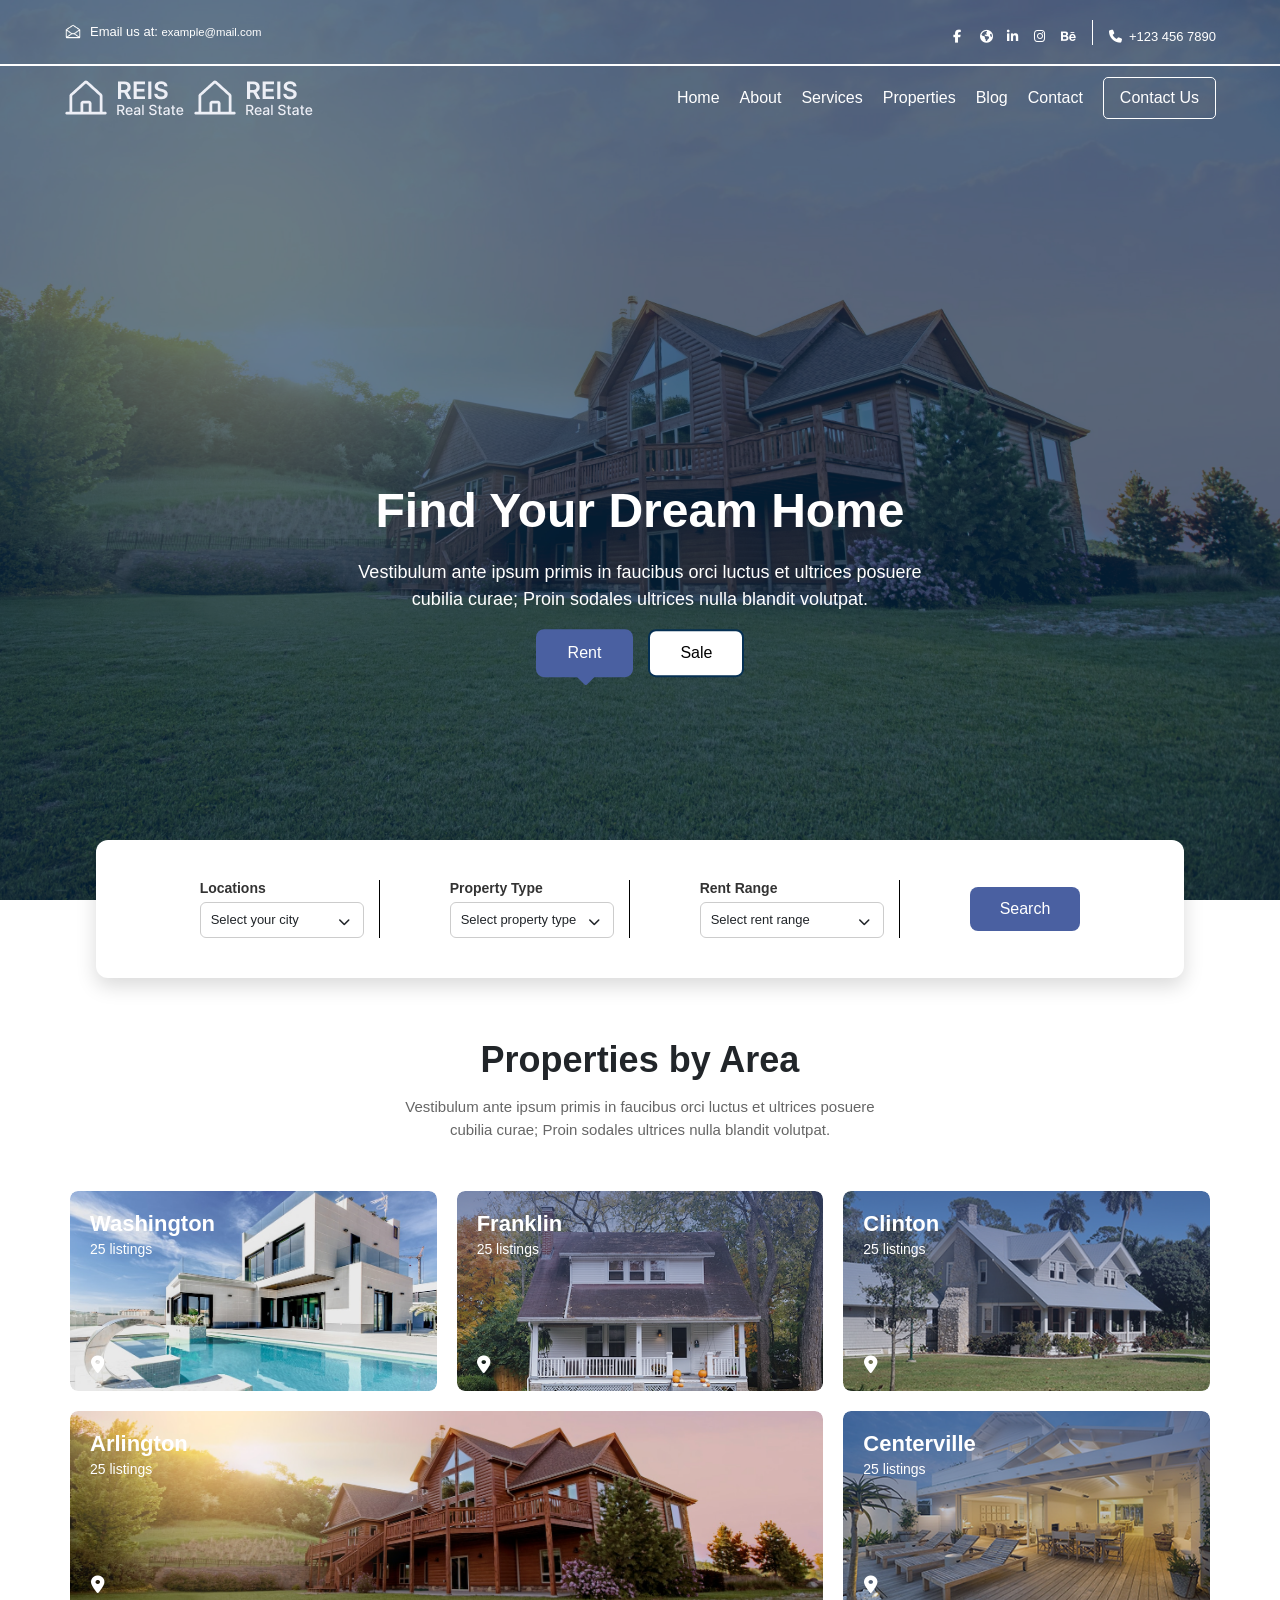
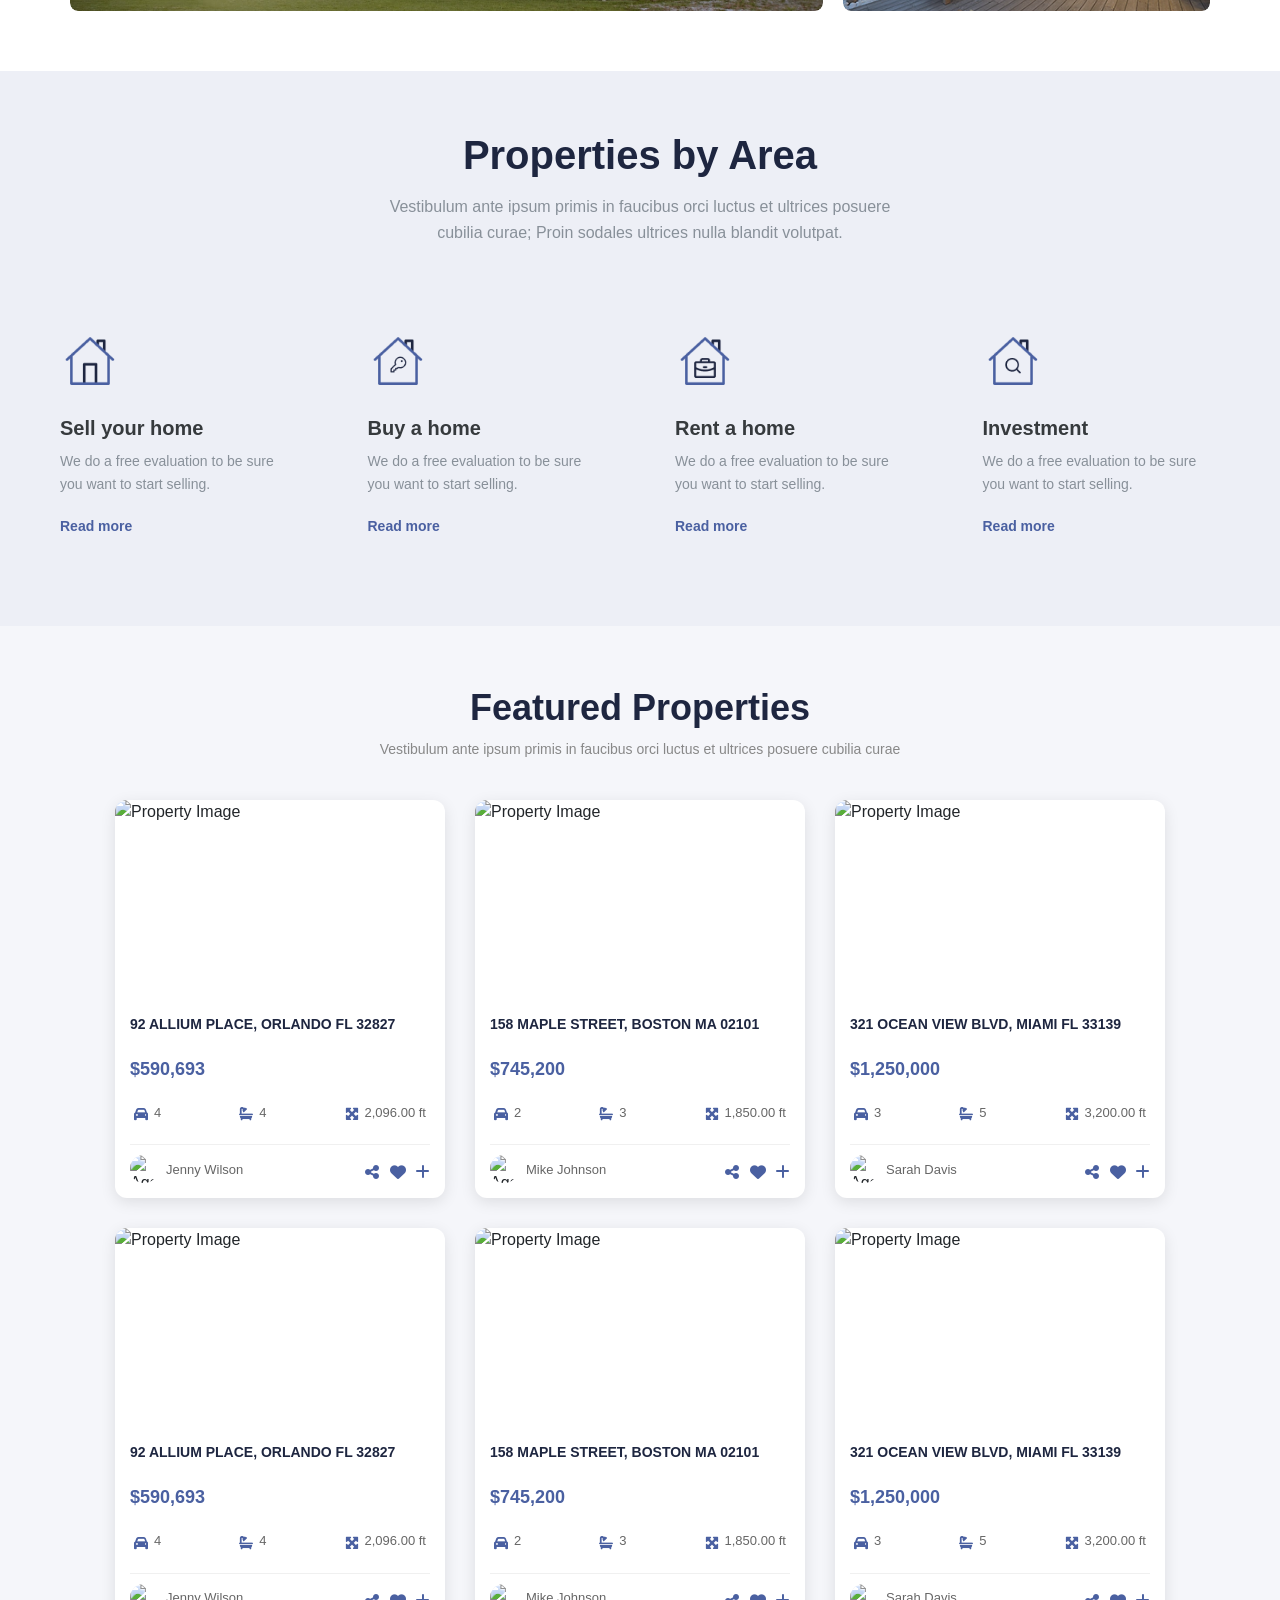
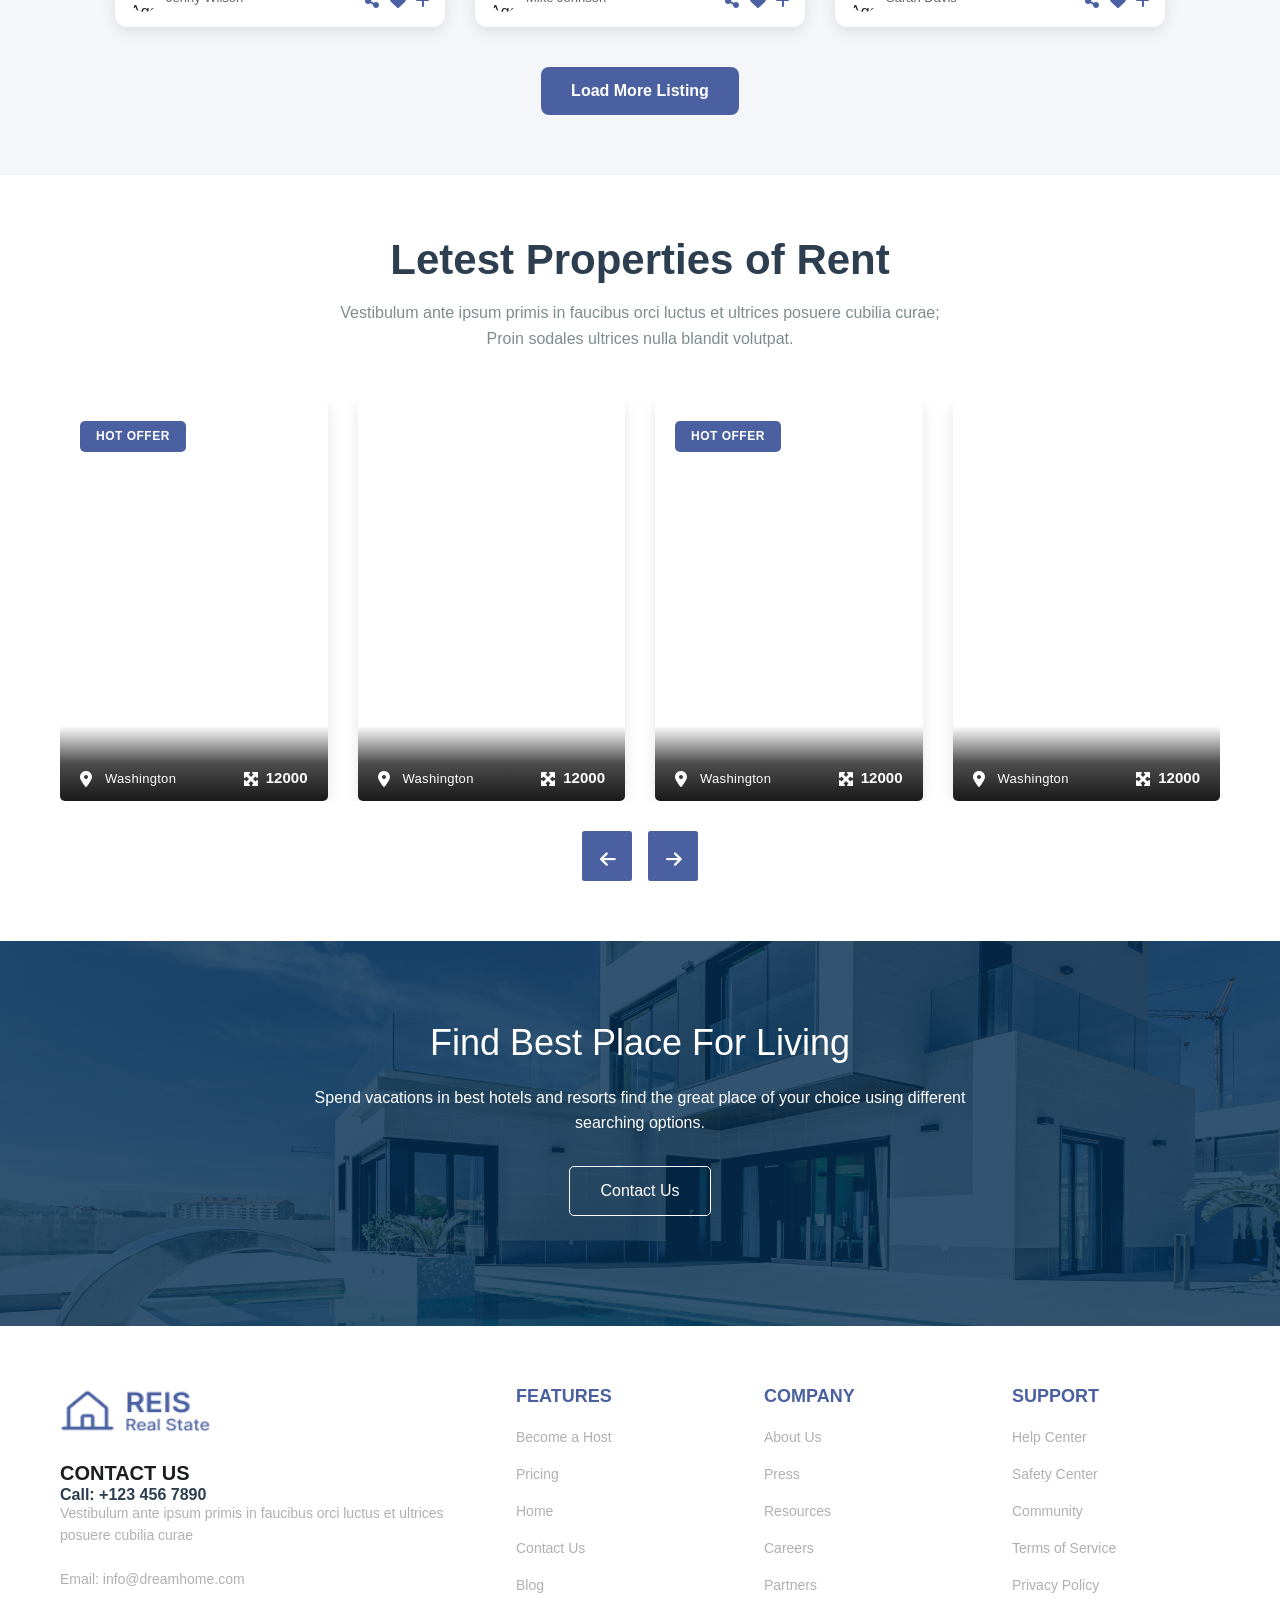
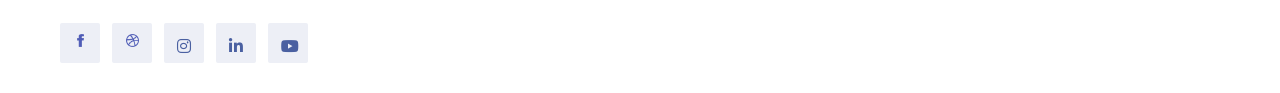
==== commit cb7aaa8f: "committing" ====
--- a/index.html
+++ b/index.html
@@ -104,9 +104,15 @@
         >
           <div class="logo">
 
+
             <a href="index.html"><img src="images/logo.png" alt="" /></a>
 
            
+
+            <a href="index.html"><img src="images/Logo.png" alt="" /></a>
+
+            <img src="images/logo.png" alt="" />
+
 
           </div>
           <nav class="d-flex align-items-center nav-cont">
@@ -720,9 +726,9 @@
       <div class="footer-wrapper">
         <div class="first-c">
           <a href="index.html"><img src="images/logo2.png" viewBox='0 0 150 50'%3E%3Crect
-          fill='%234a60a1' width='150' height='50'/%3E%3Ctext x='50%25'
+          fill='%234a60a1' width='150' height='50'x='50%25'
           y='50%25' dominant-baseline='middle' text-anchor='middle' fill='white'
-          font-size='20' font-weight='bold'%3EDreamHome%3C/text%3E%3C/svg%3E"
+          font-size='20' font-weight='bold'%3EDreamHome%3C
           alt="logo"></a>
           <h2>Contact Us</h2>
           <h4>Call: +123 456 7890</h4>
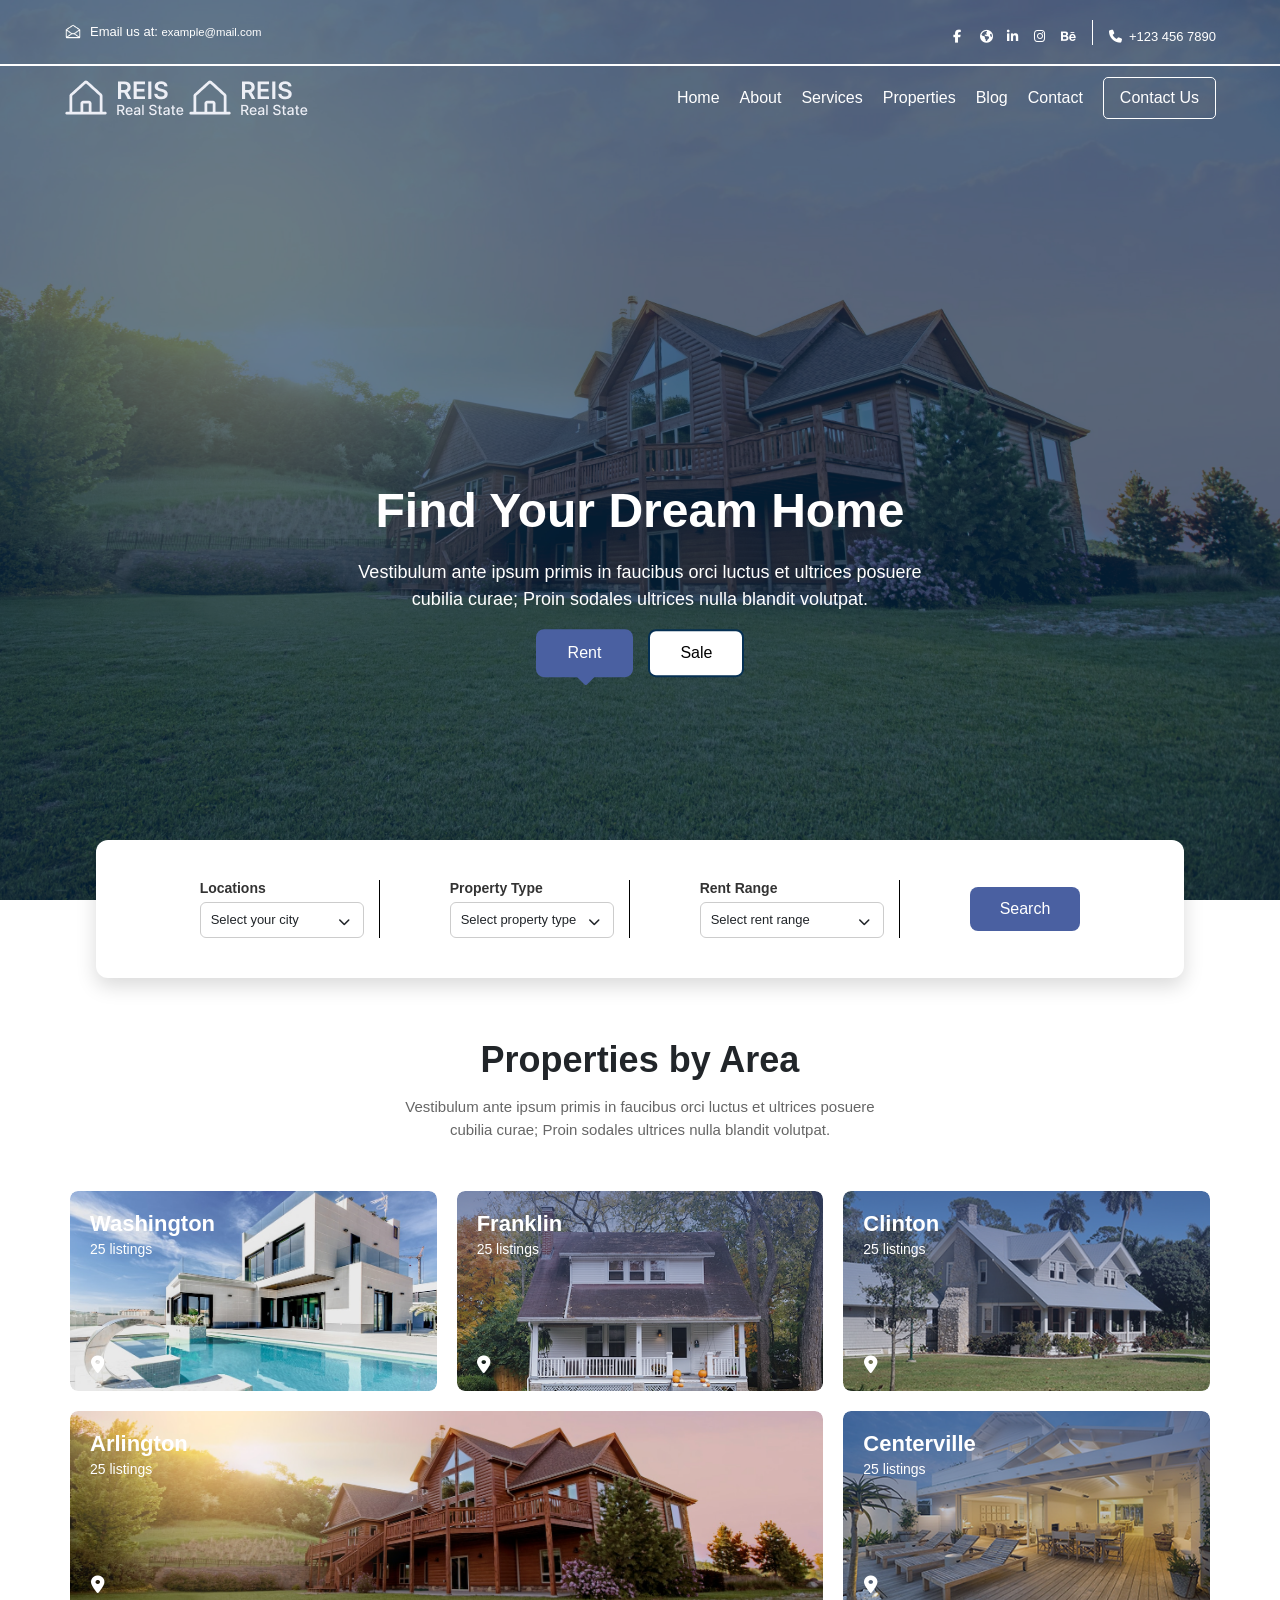
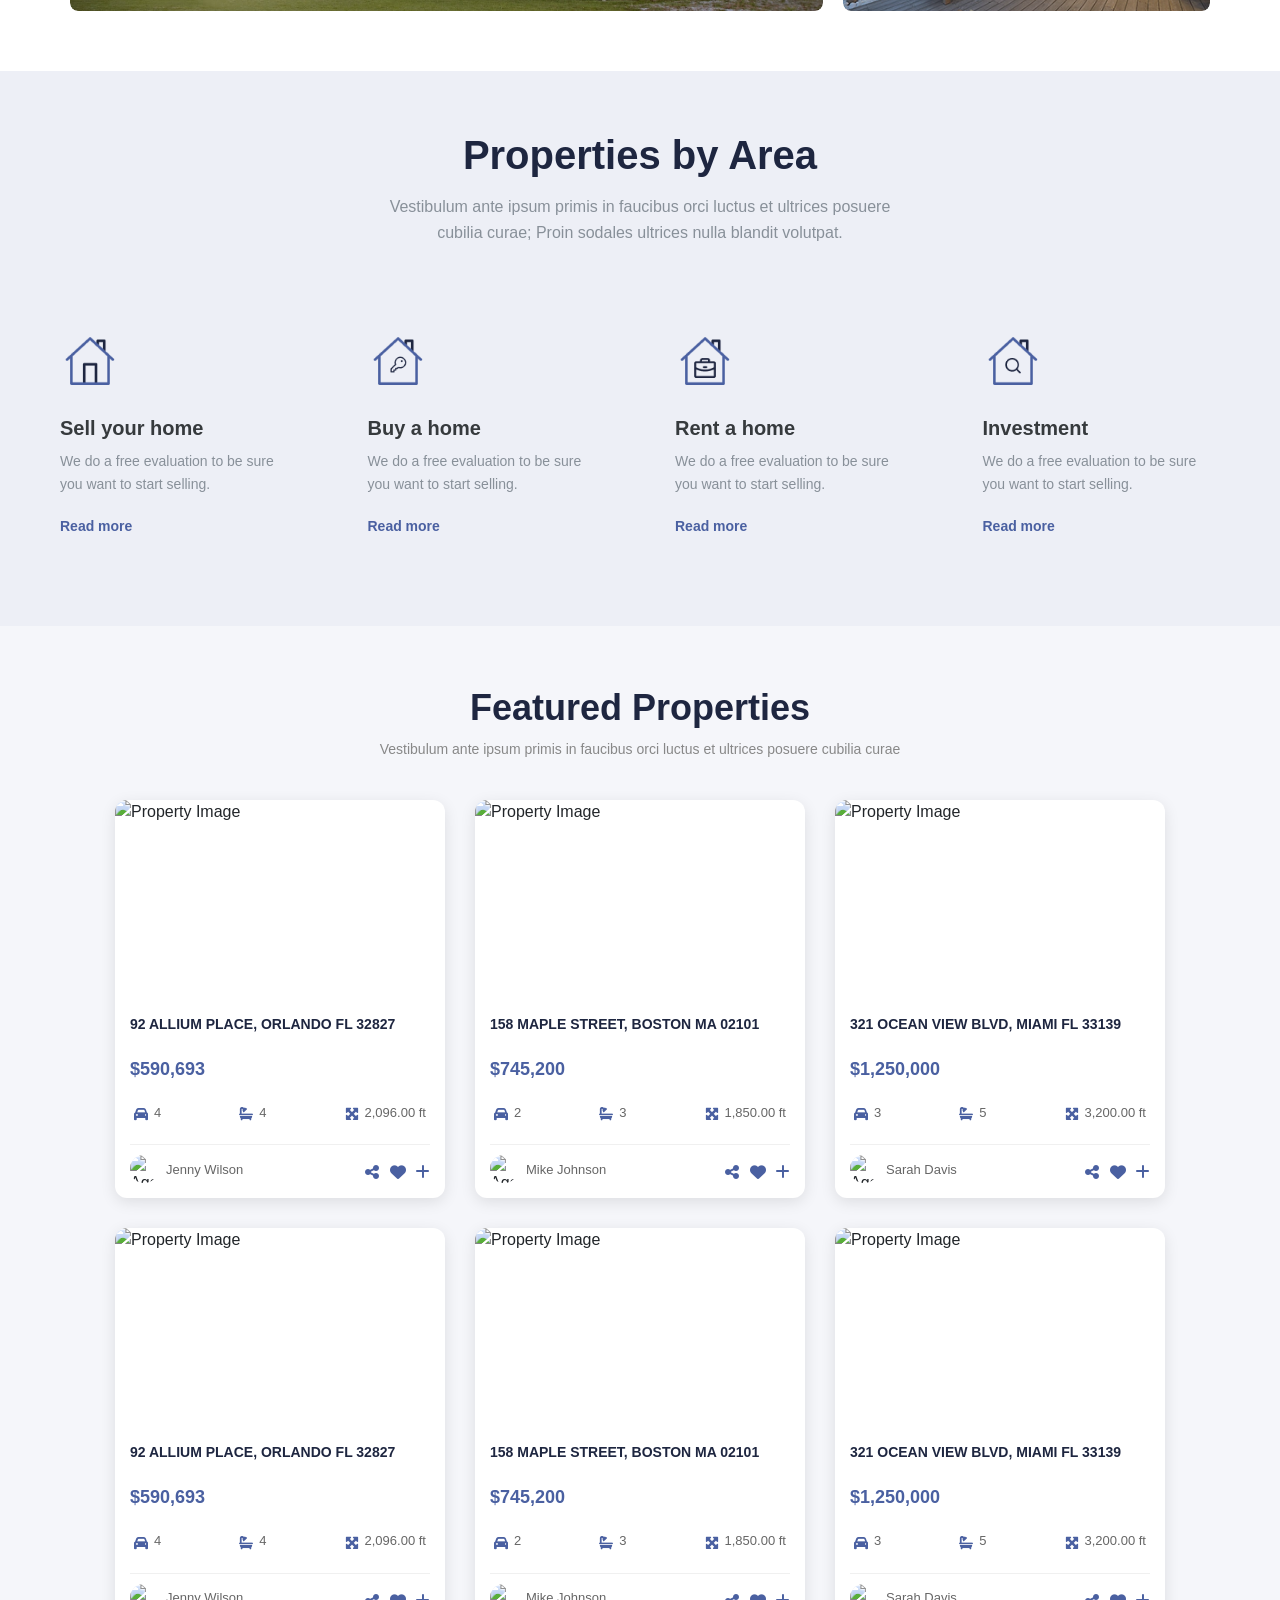
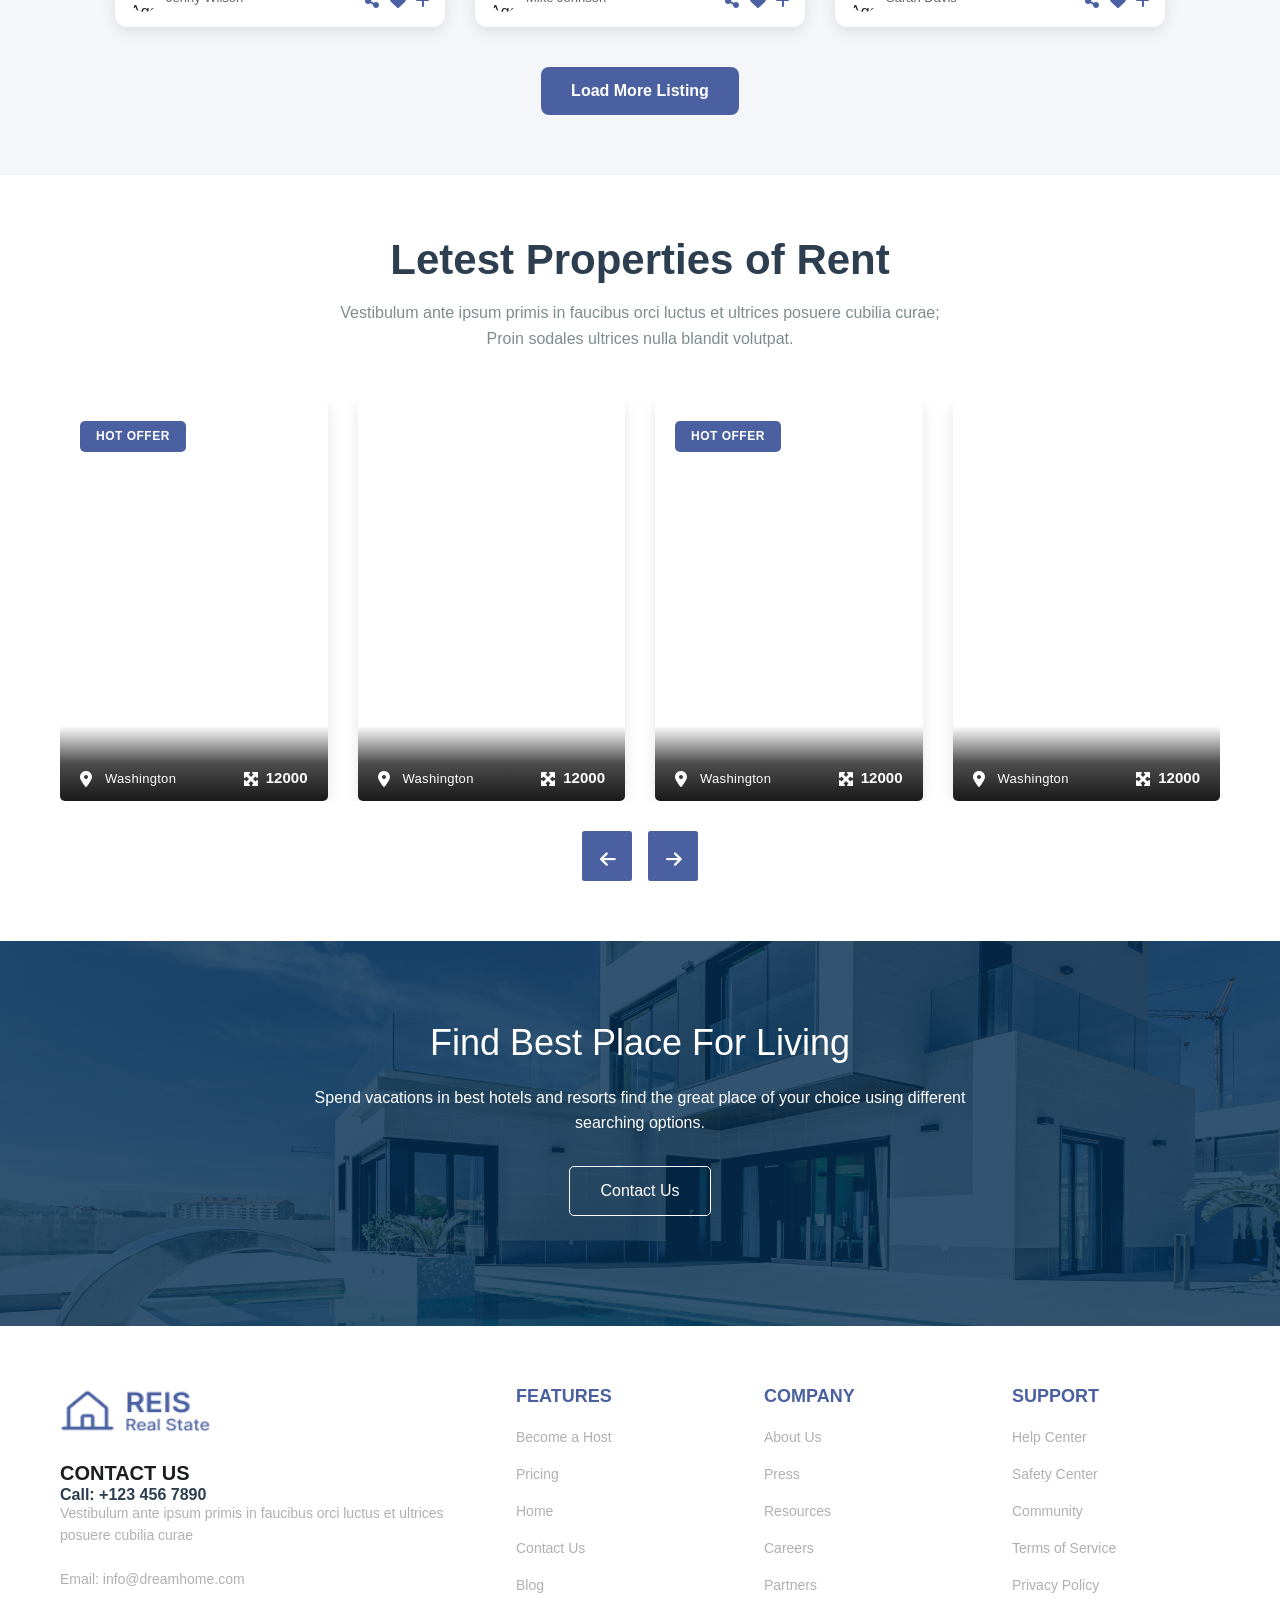
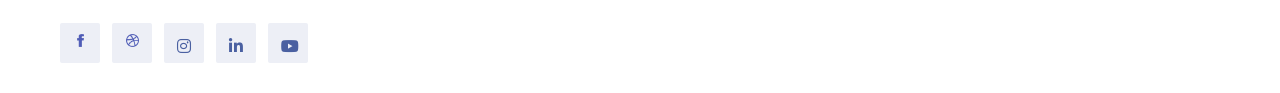
==== commit 32aca67b: "Update index.html" ====
--- a/index.html
+++ b/index.html
@@ -109,7 +109,7 @@
 
            
 
-            <a href="index.html"><img src="images/Logo.png" alt="" /></a>
+      
 
             <img src="images/logo.png" alt="" />
 
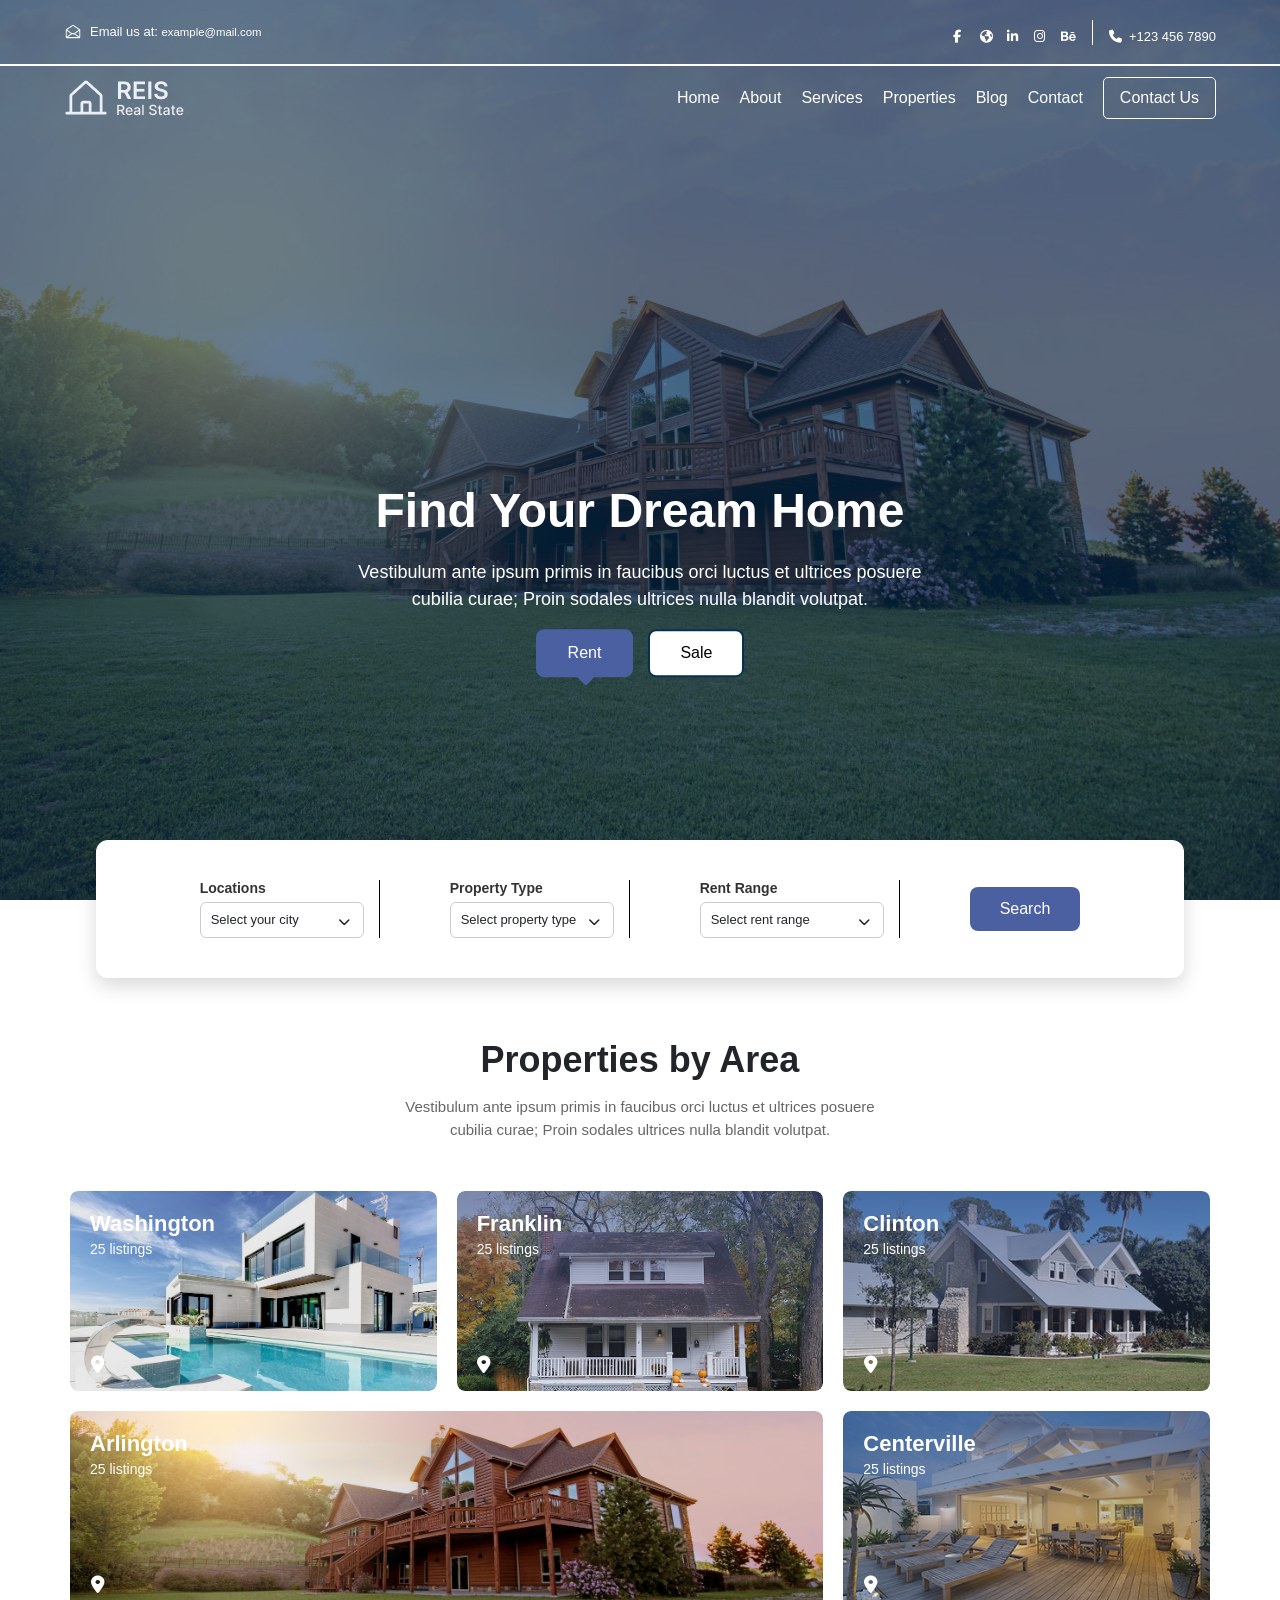
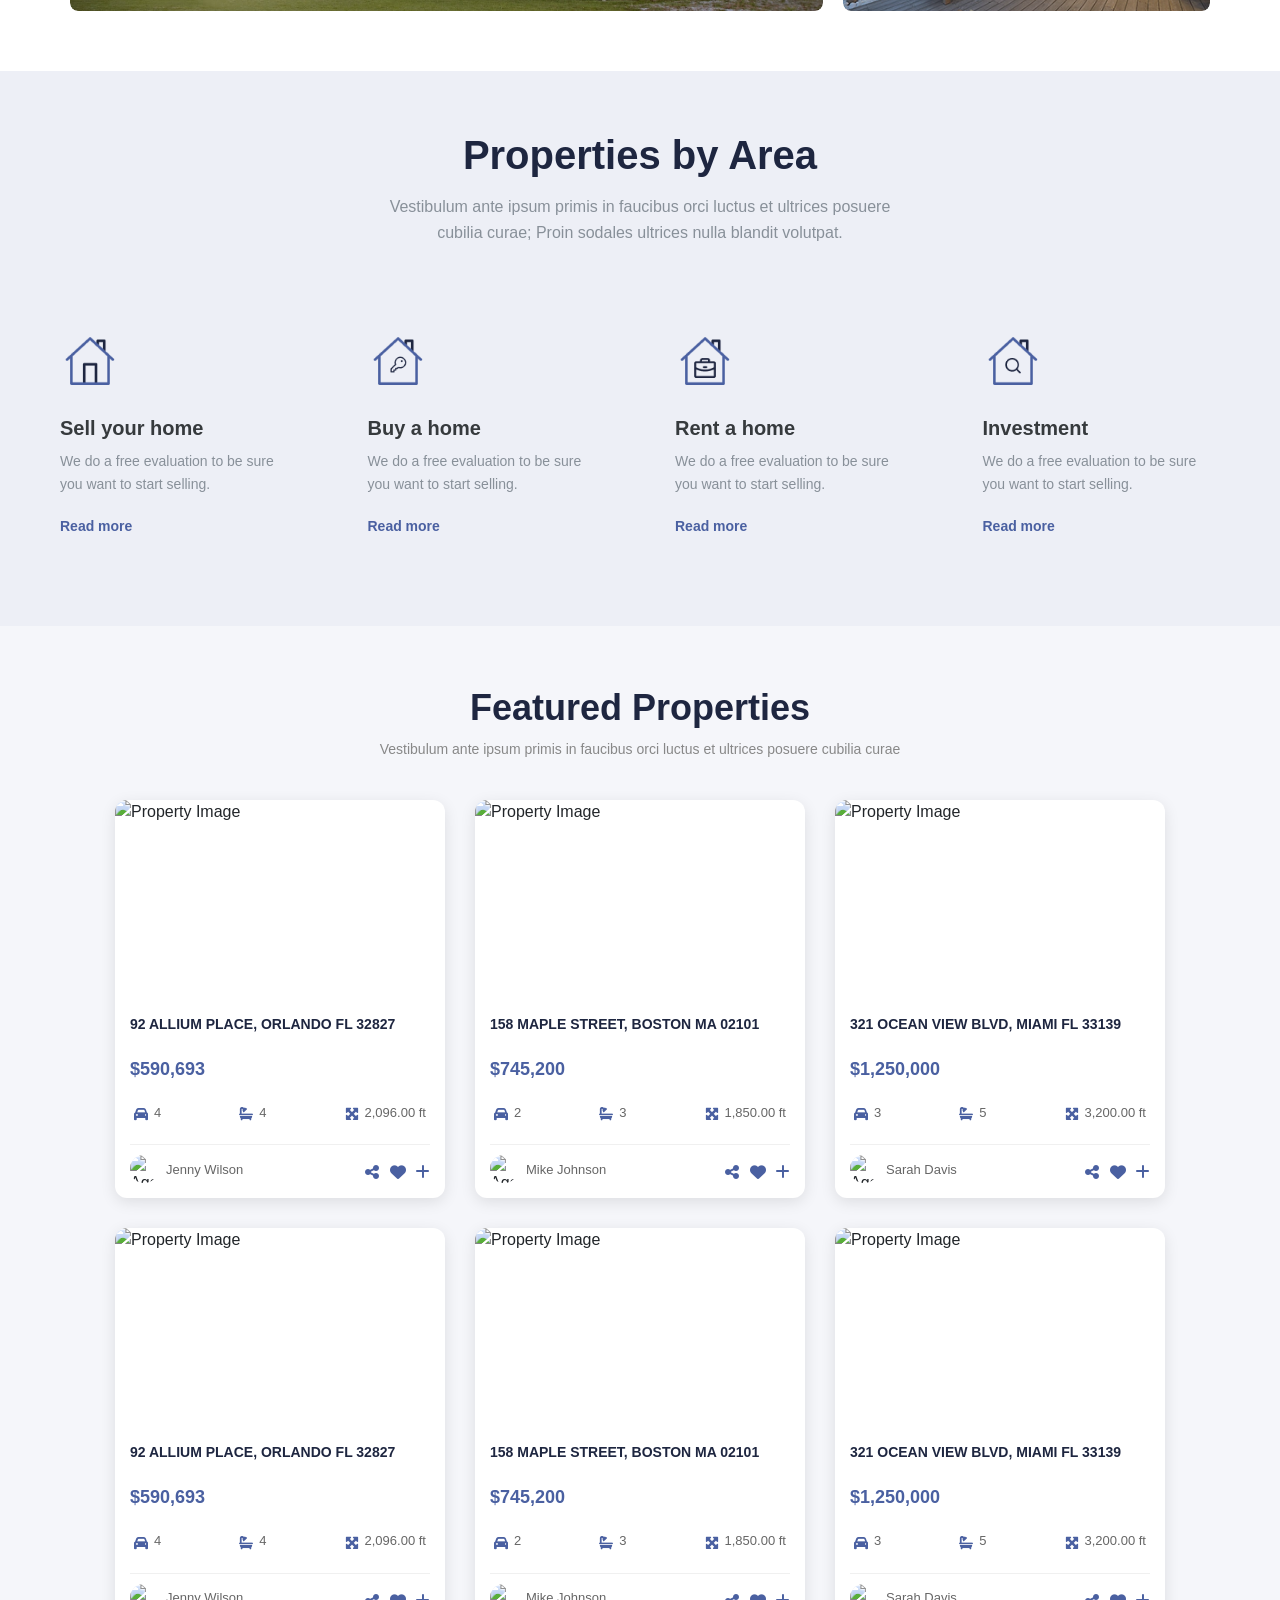
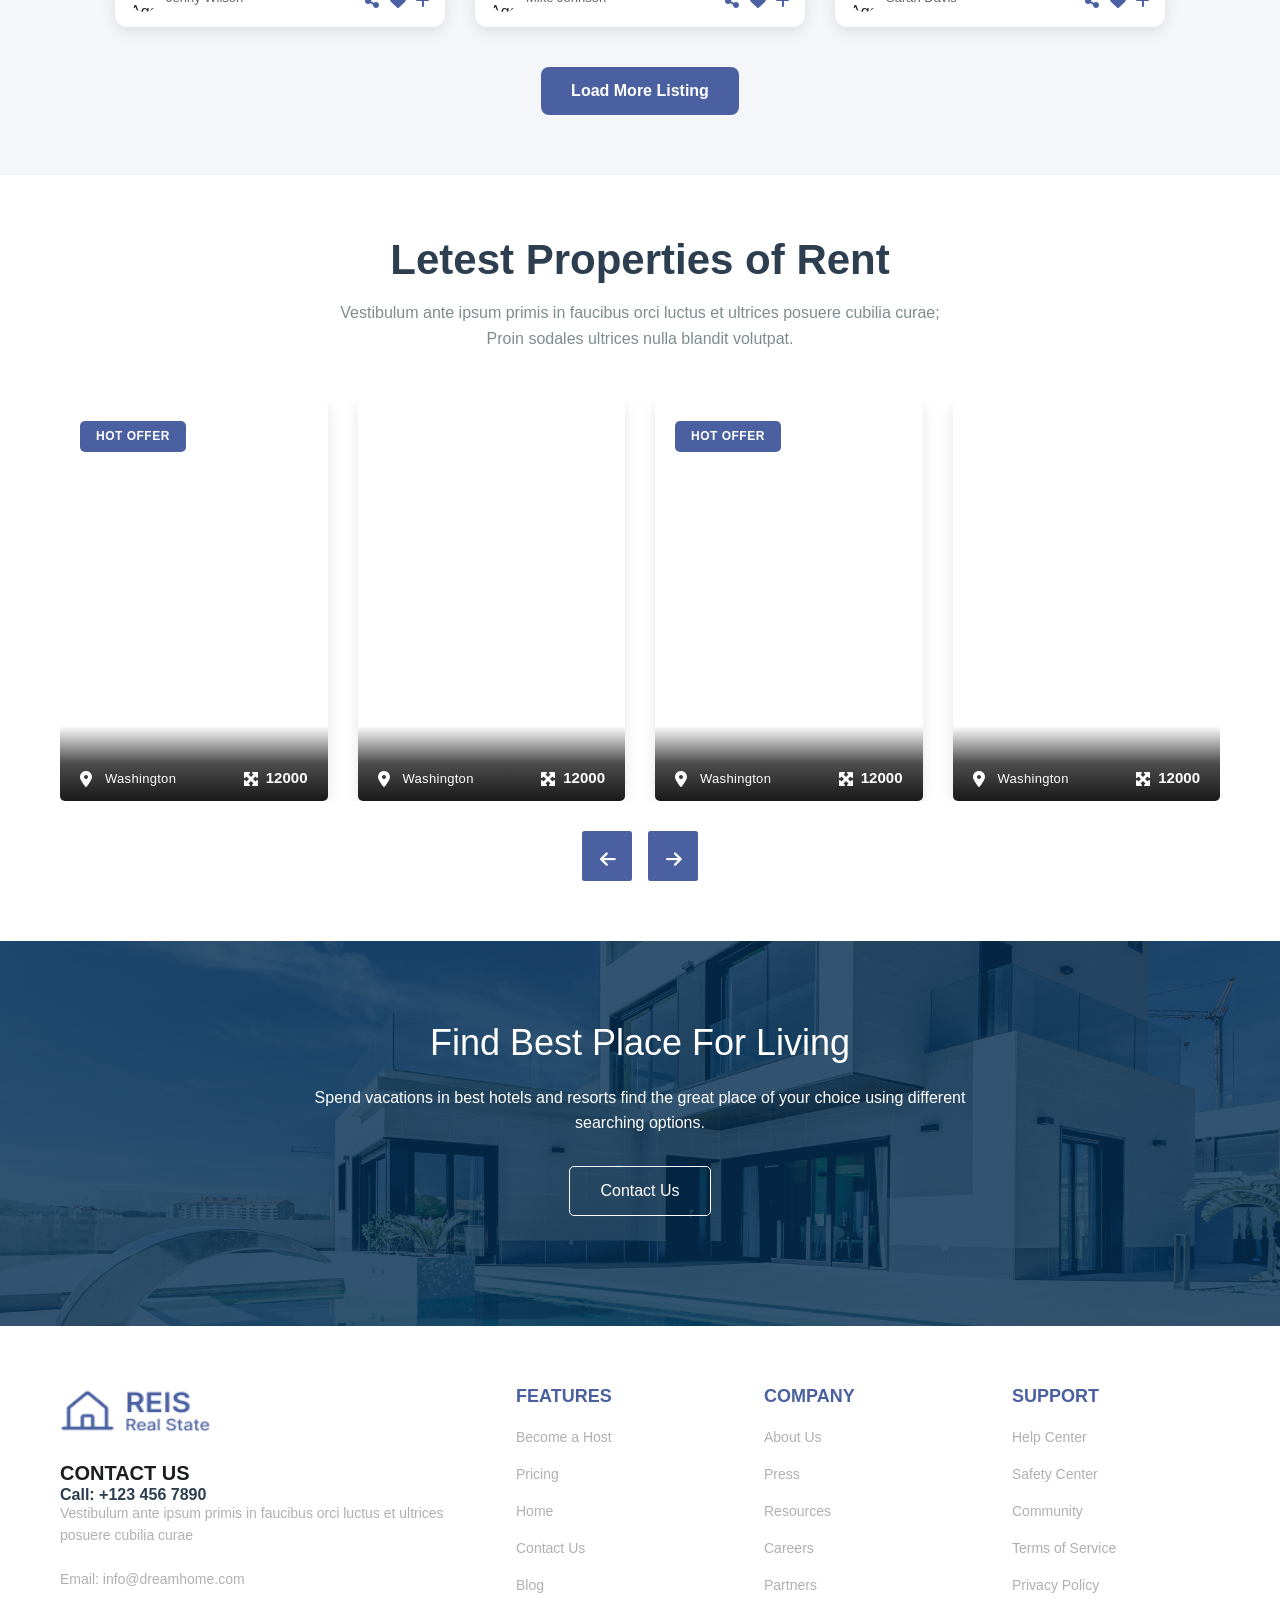
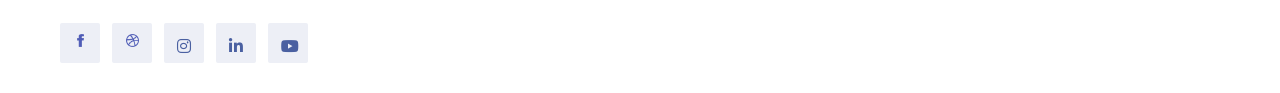
==== commit c740c750: "Update index.html" ====
--- a/index.html
+++ b/index.html
@@ -111,7 +111,7 @@
 
       
 
-            <img src="images/logo.png" alt="" />
+            
 
 
           </div>
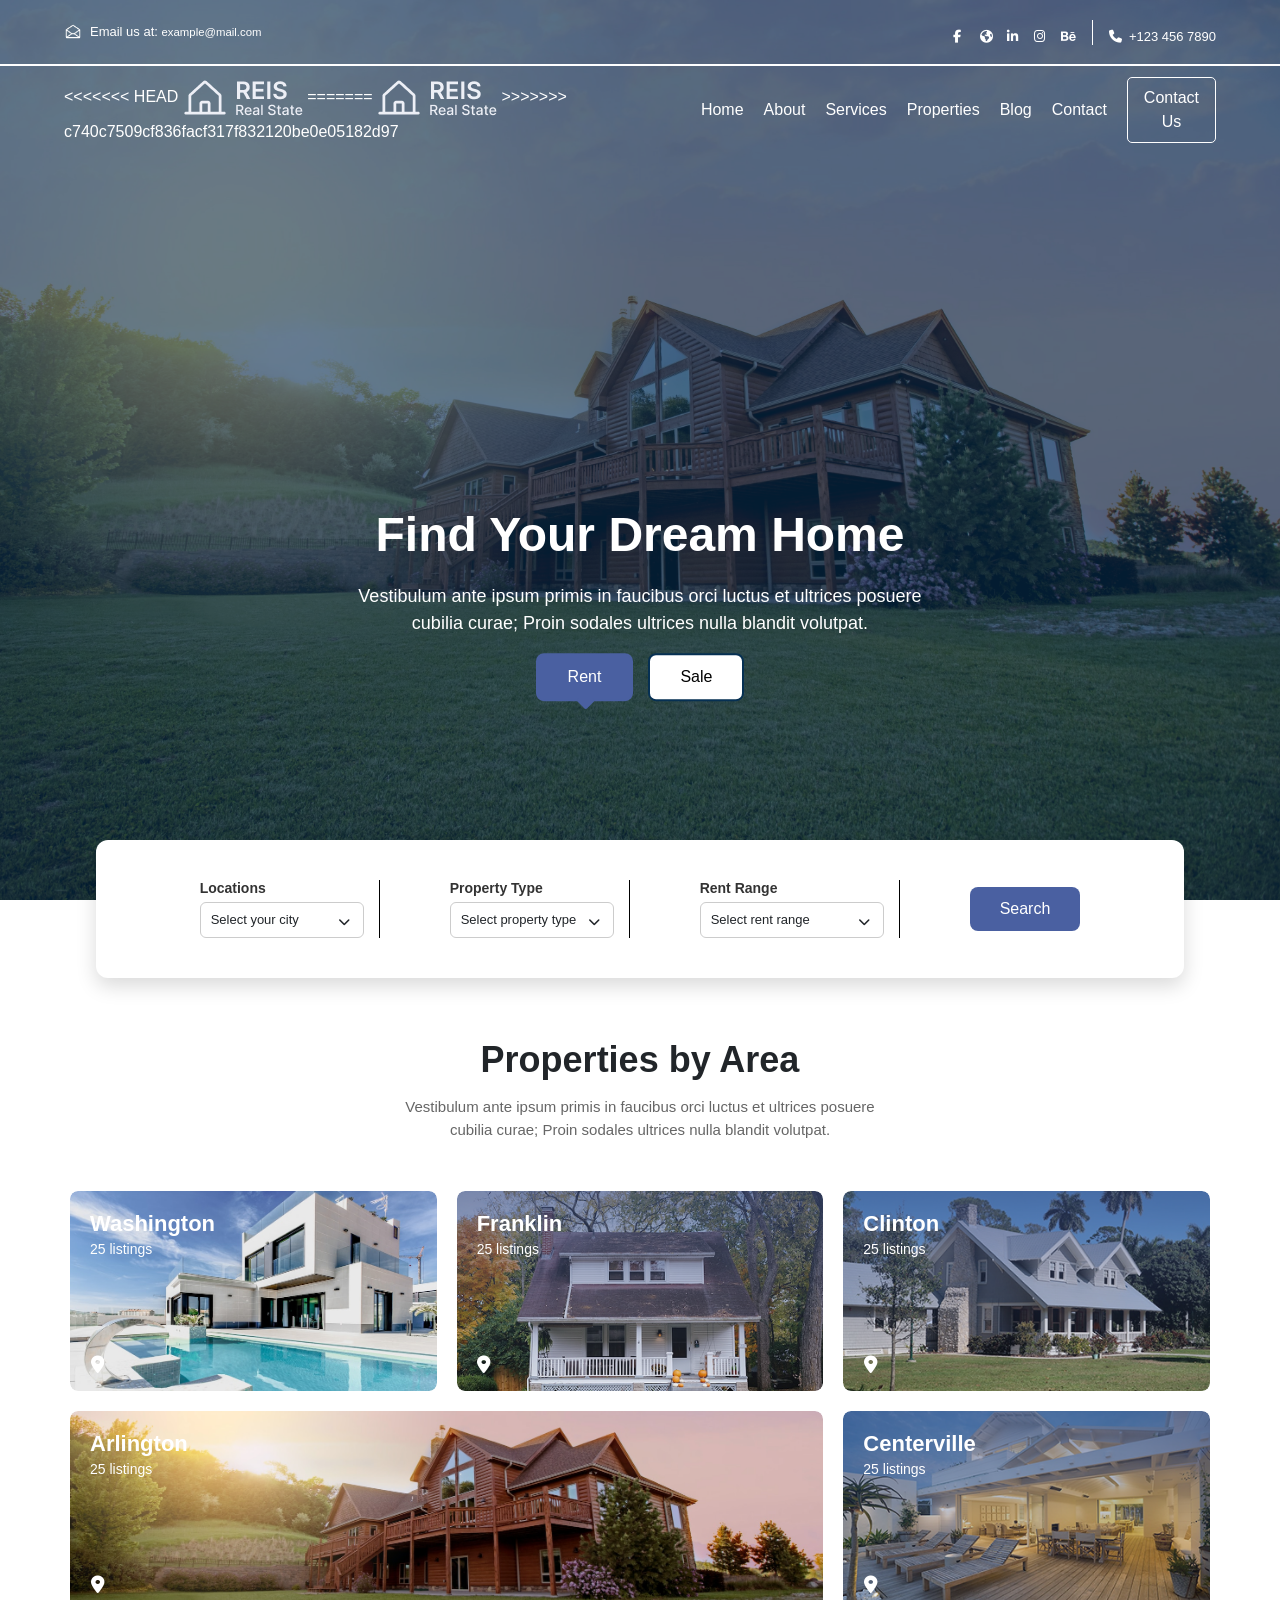
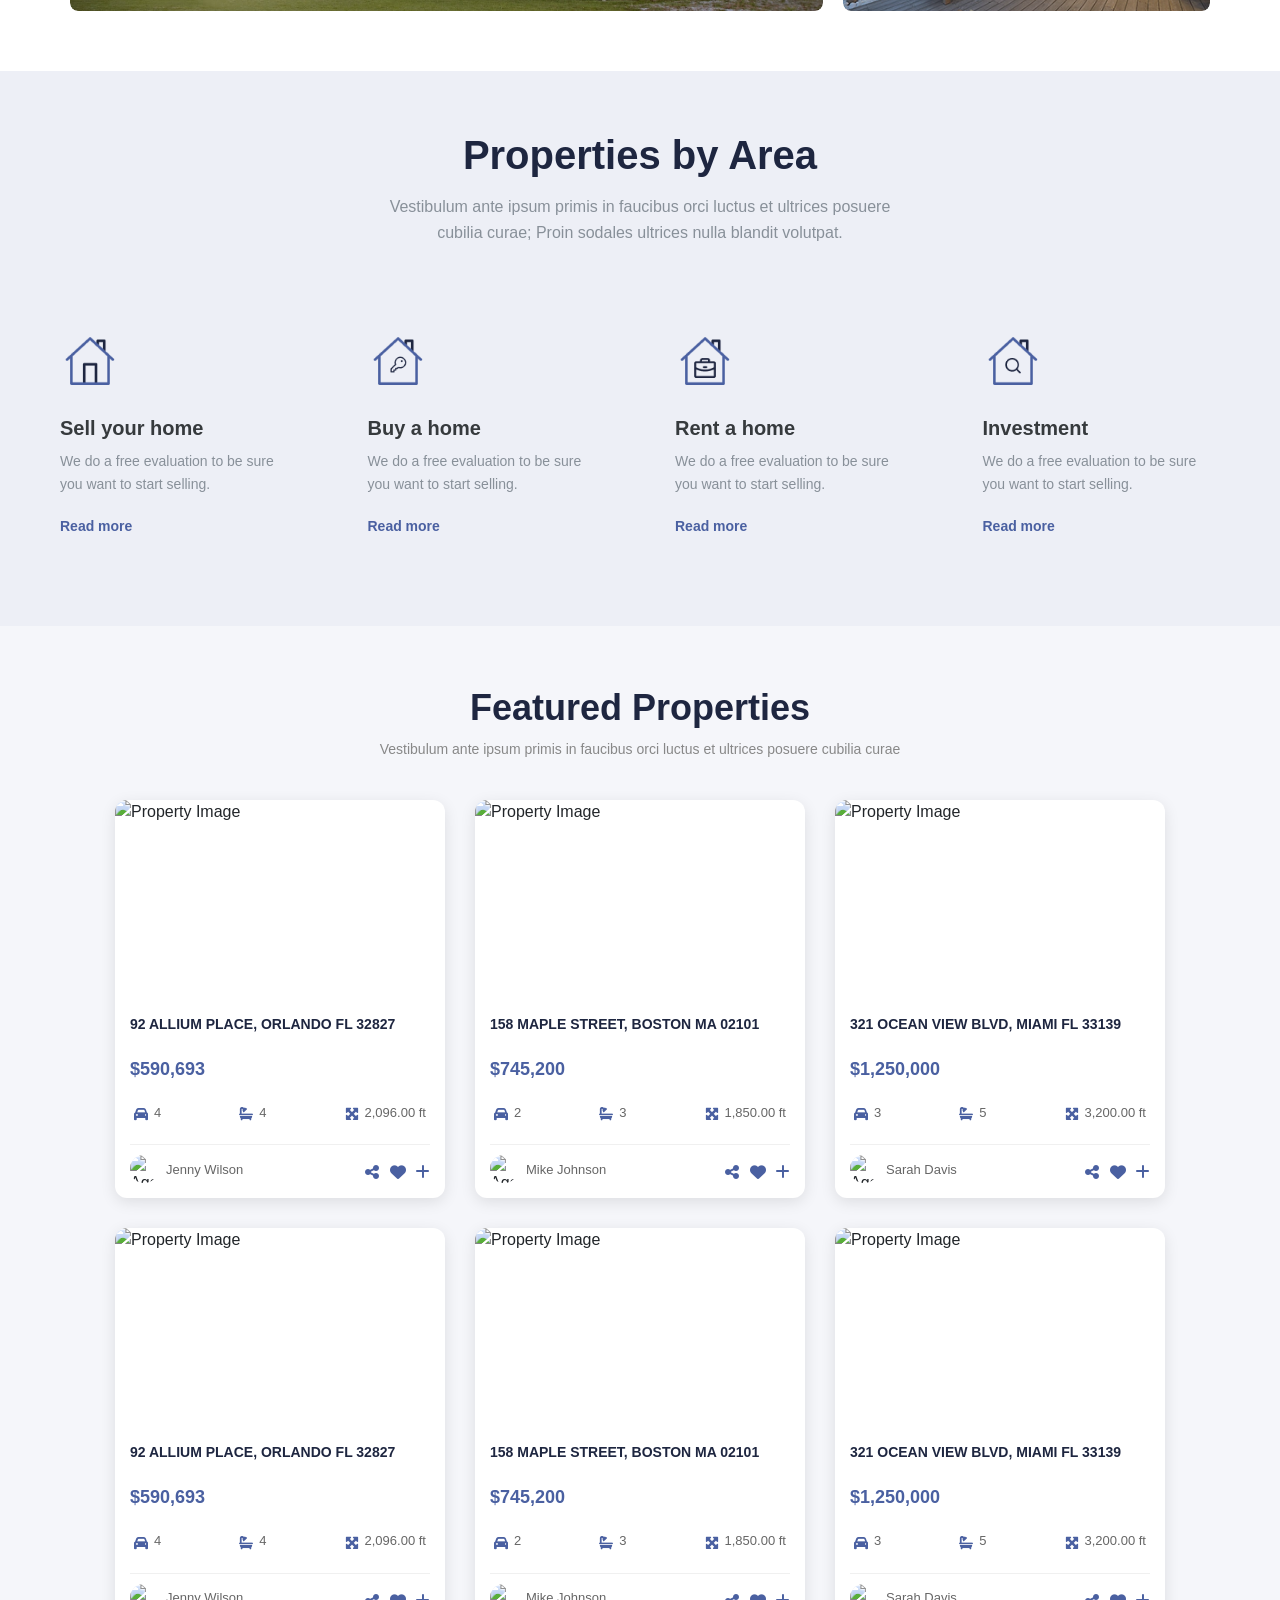
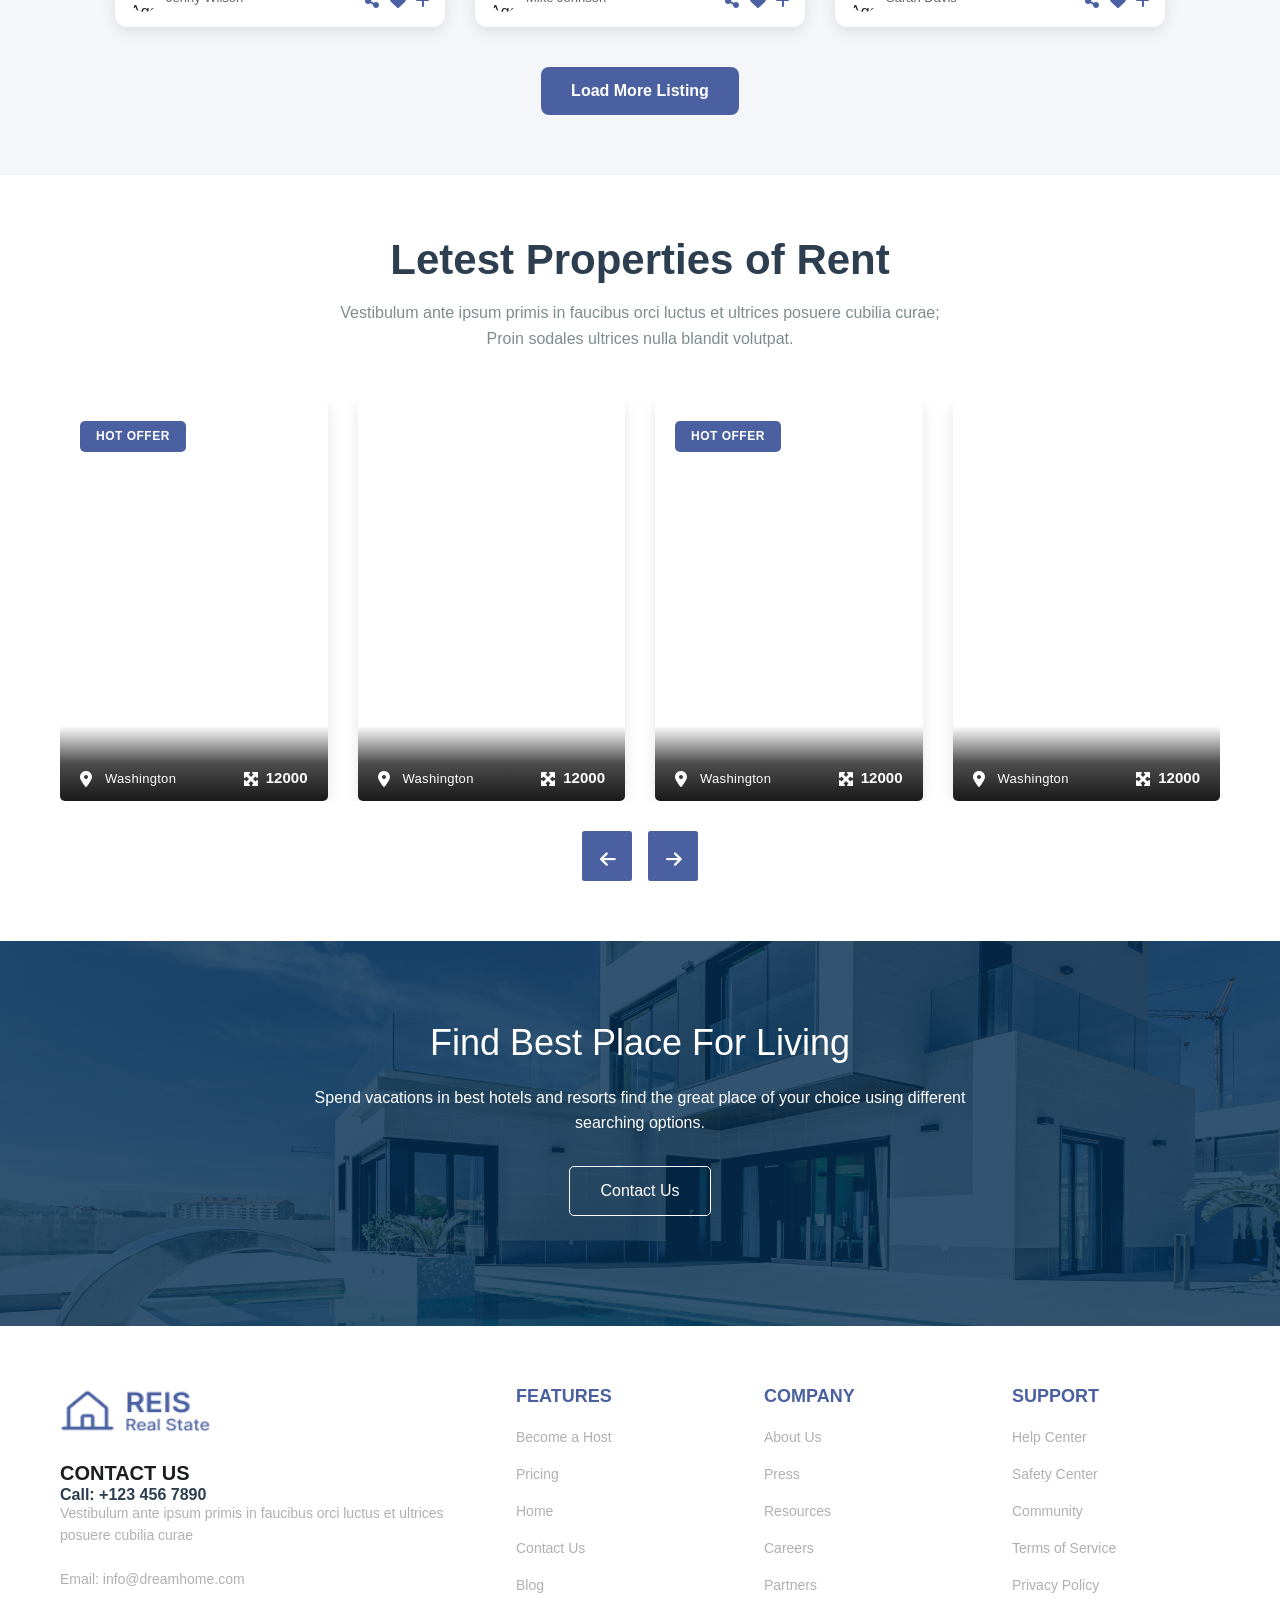
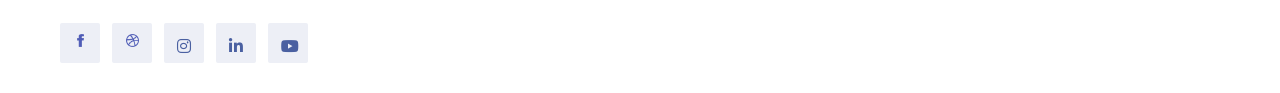
==== commit 671f01fb: "Resolved merge conflicts" ====
--- a/index.html
+++ b/index.html
@@ -103,6 +103,9 @@
           class="d-flex justify-content-between align-items-center bottom-row w-100 px-4"
         >
           <div class="logo">
+<<<<<<< HEAD
+            <img src="images/logo.png" alt="" />
+=======
 
 
             <a href="index.html"><img src="images/logo.png" alt="" /></a>
@@ -114,6 +117,7 @@
             
 
 
+>>>>>>> c740c7509cf836facf317f832120be0e05182d97
           </div>
           <nav class="d-flex align-items-center nav-cont">
             <a href="#">Home</a>
@@ -166,7 +170,7 @@
             <div class="selected">
               Select property type <i class="fa-solid fa-chevron-down"></i>
             </div>
-            <div class="options"></div>
+            <div class="options bline"></div>
           </div>
         </div>
 
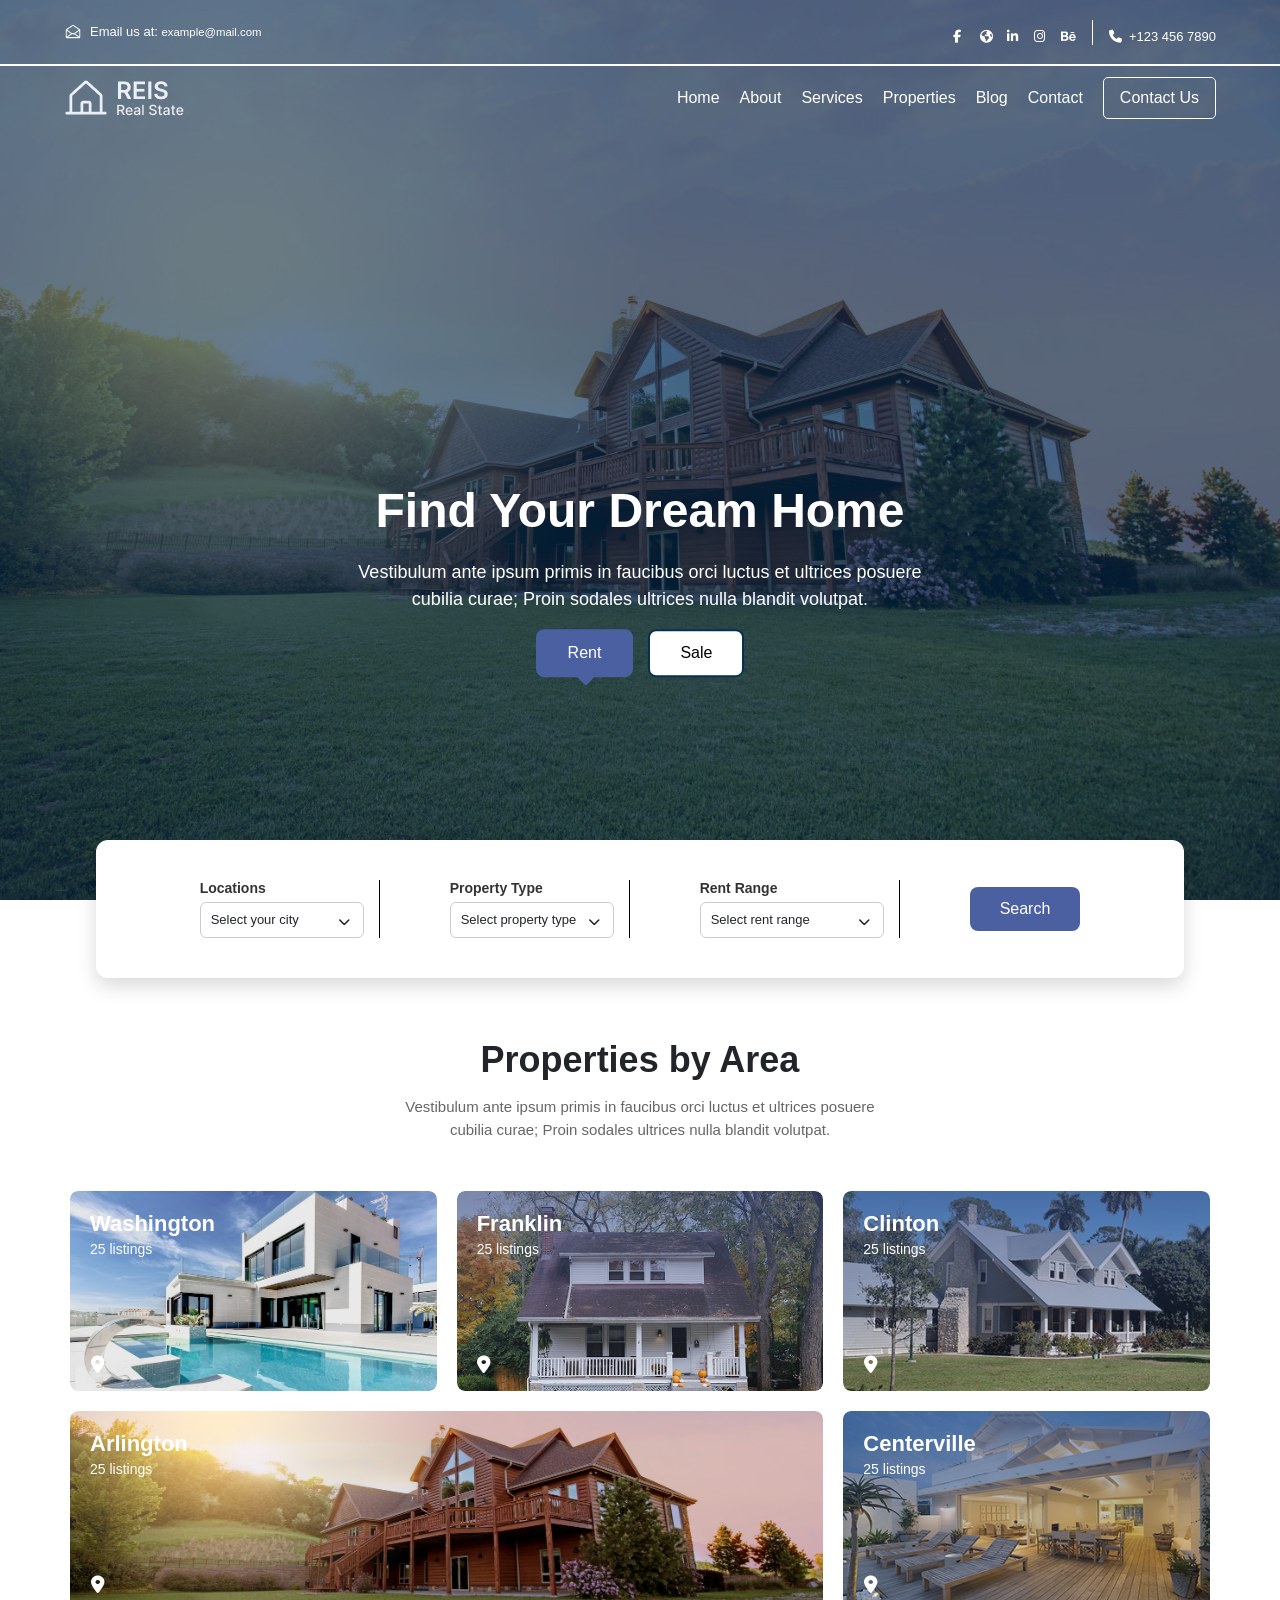
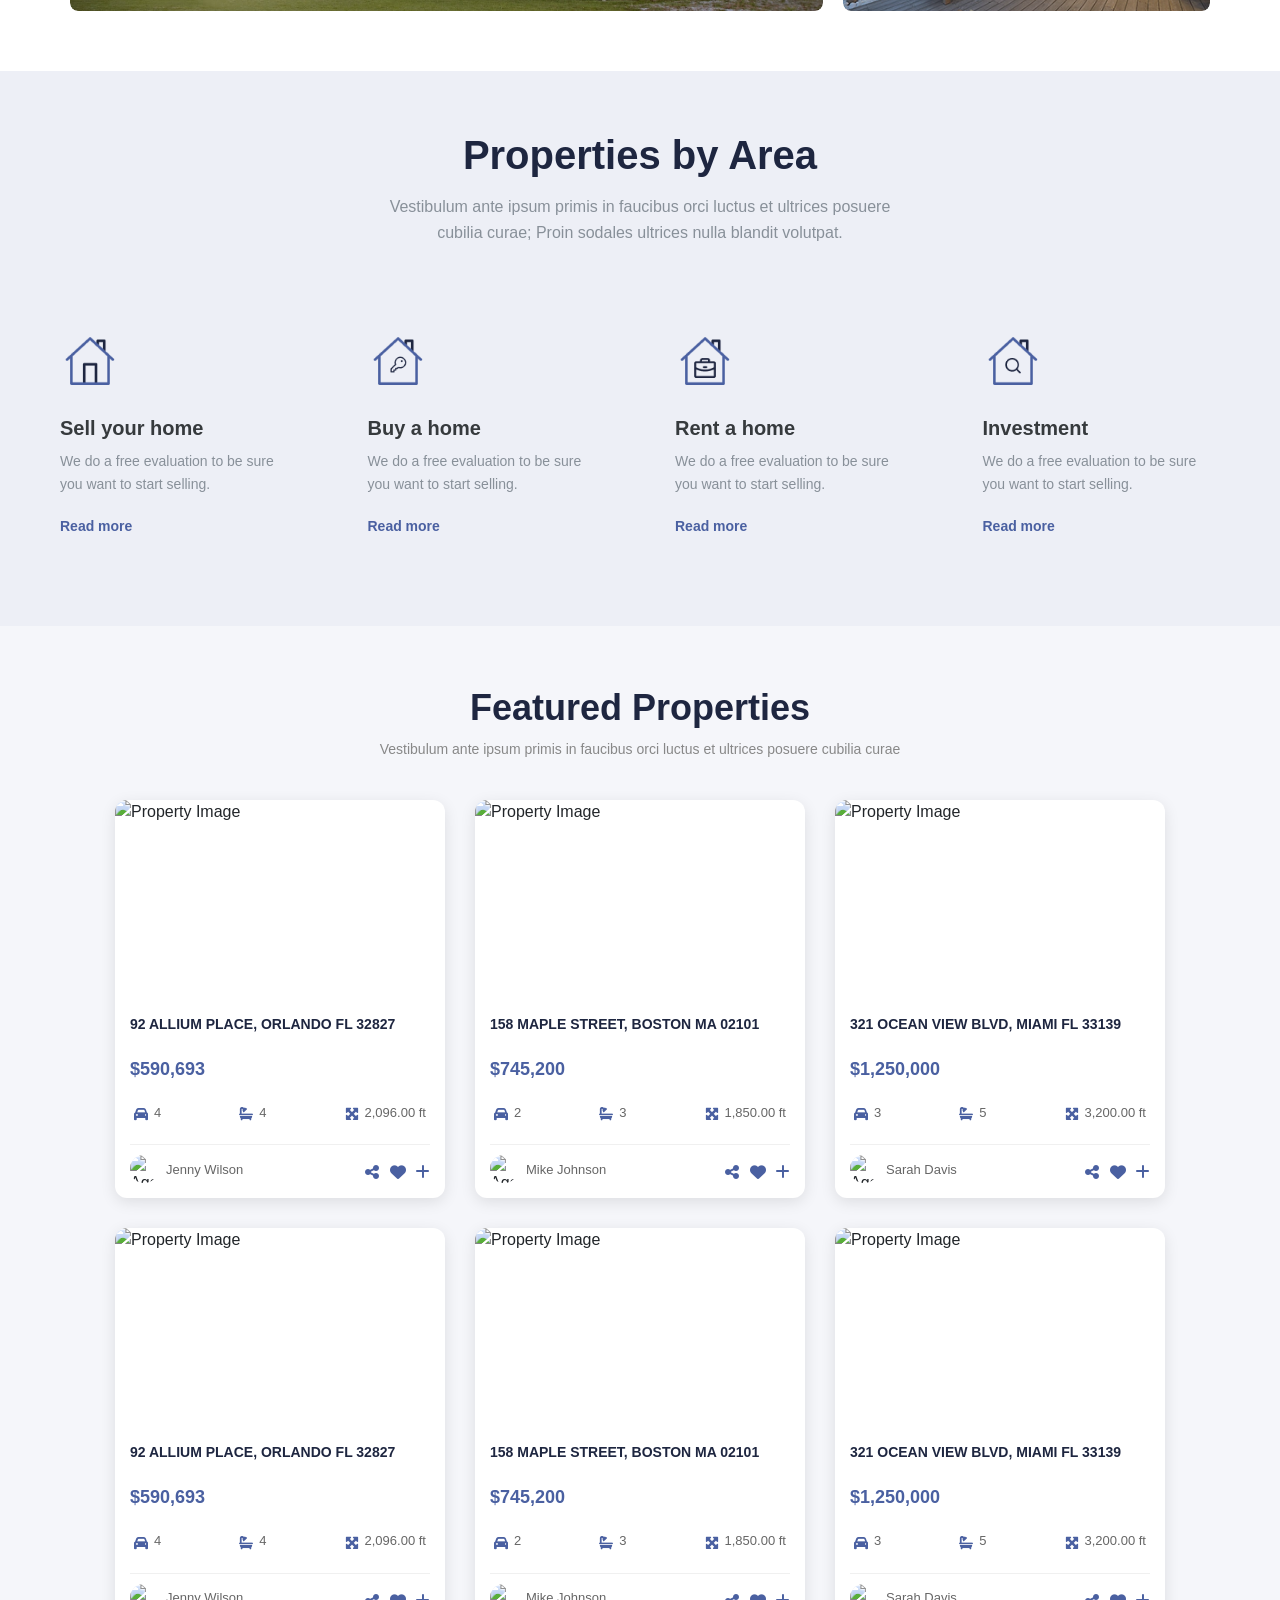
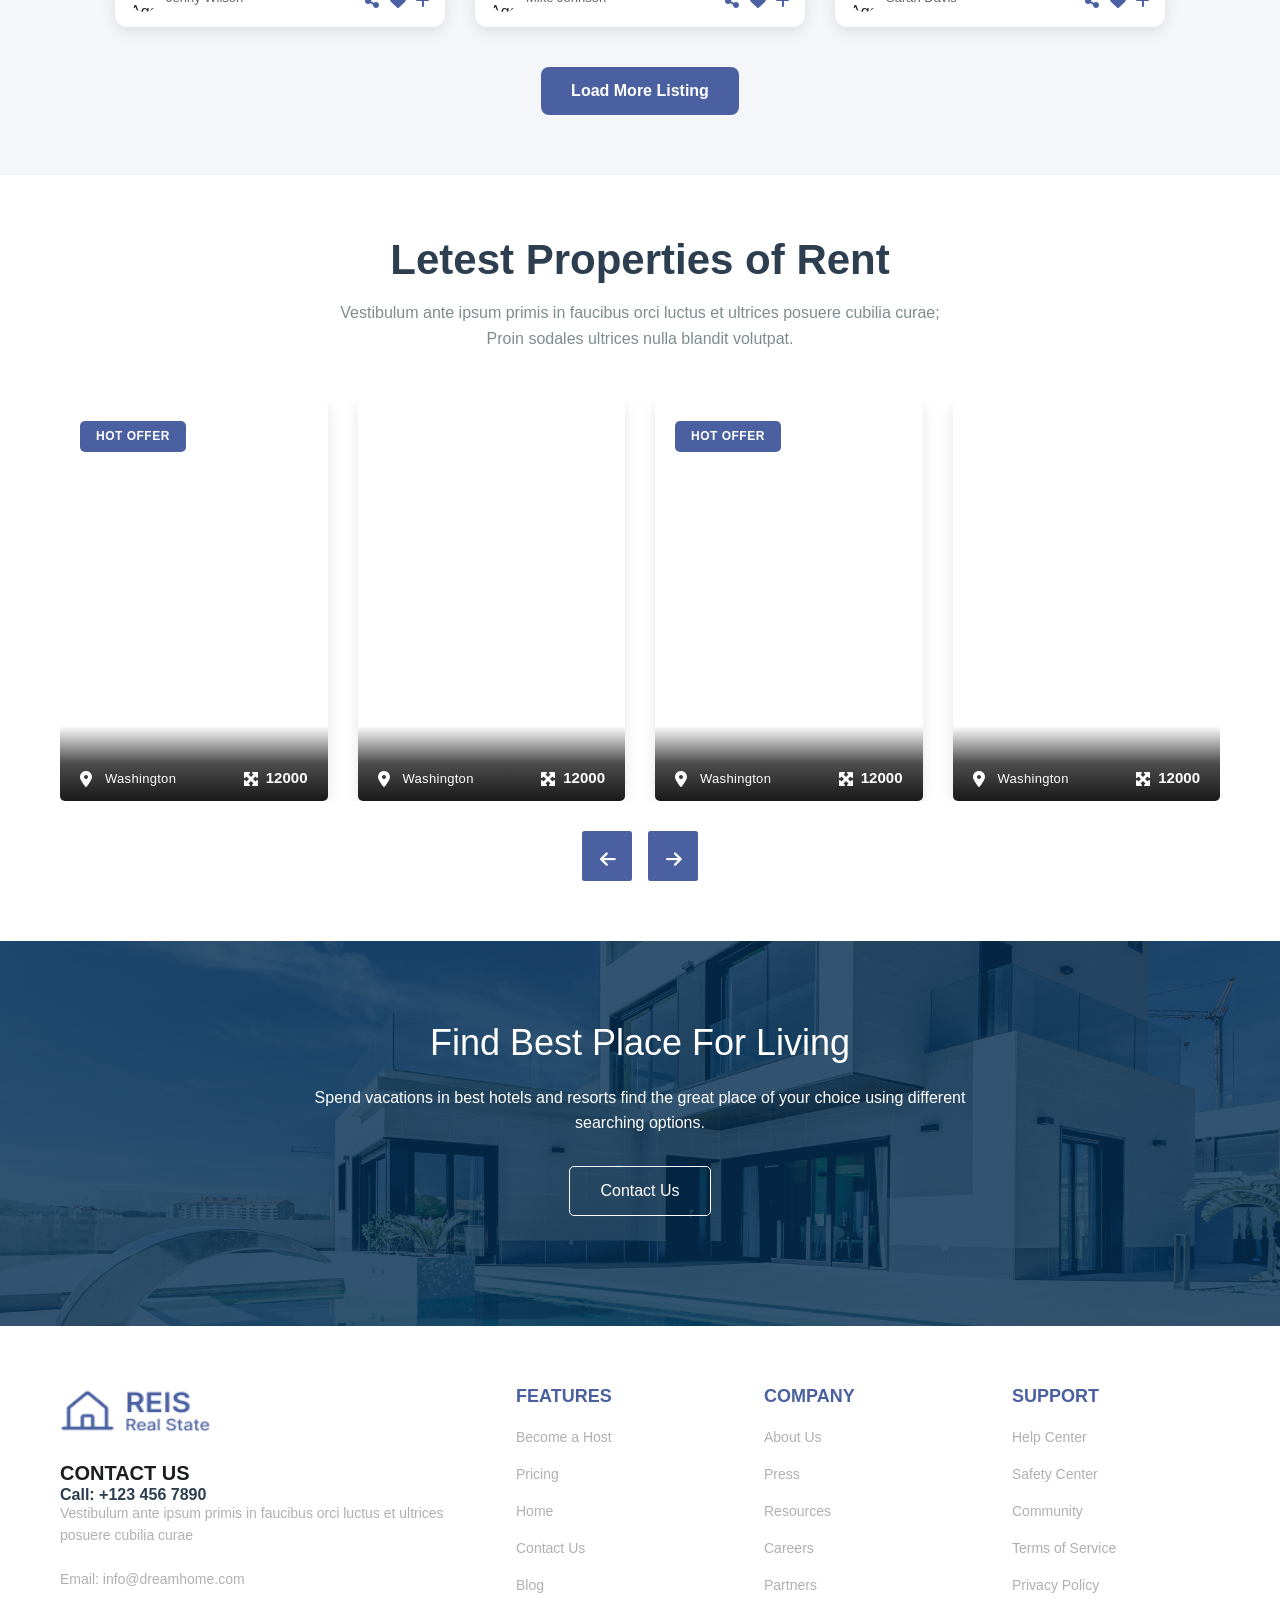
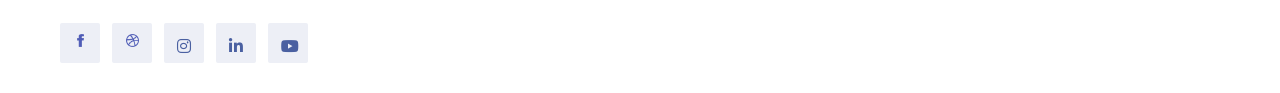
==== commit 39fe58c6: "Update index.html" ====
--- a/index.html
+++ b/index.html
@@ -103,21 +103,8 @@
           class="d-flex justify-content-between align-items-center bottom-row w-100 px-4"
         >
           <div class="logo">
-<<<<<<< HEAD
-            <img src="images/logo.png" alt="" />
-=======
-
 
             <a href="index.html"><img src="images/logo.png" alt="" /></a>
-
-           
-
-      
-
-            
-
-
->>>>>>> c740c7509cf836facf317f832120be0e05182d97
           </div>
           <nav class="d-flex align-items-center nav-cont">
             <a href="#">Home</a>
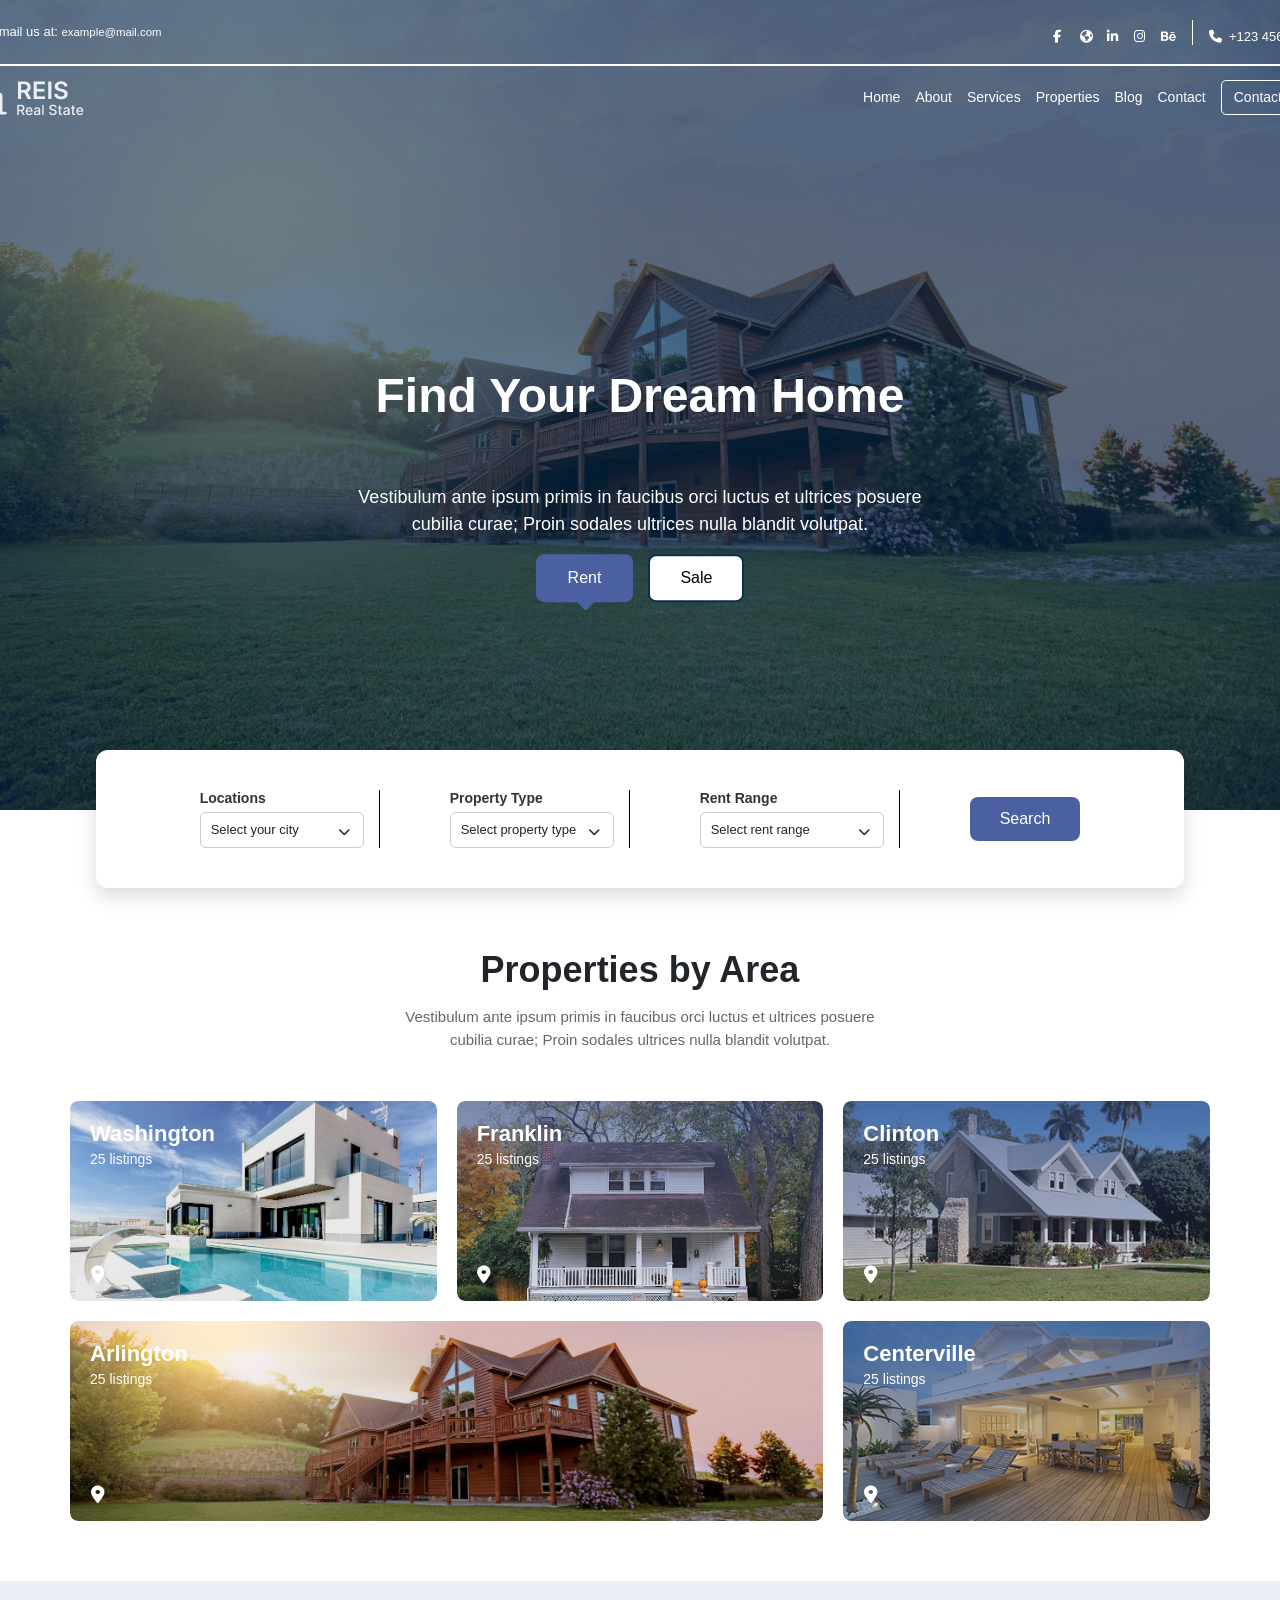
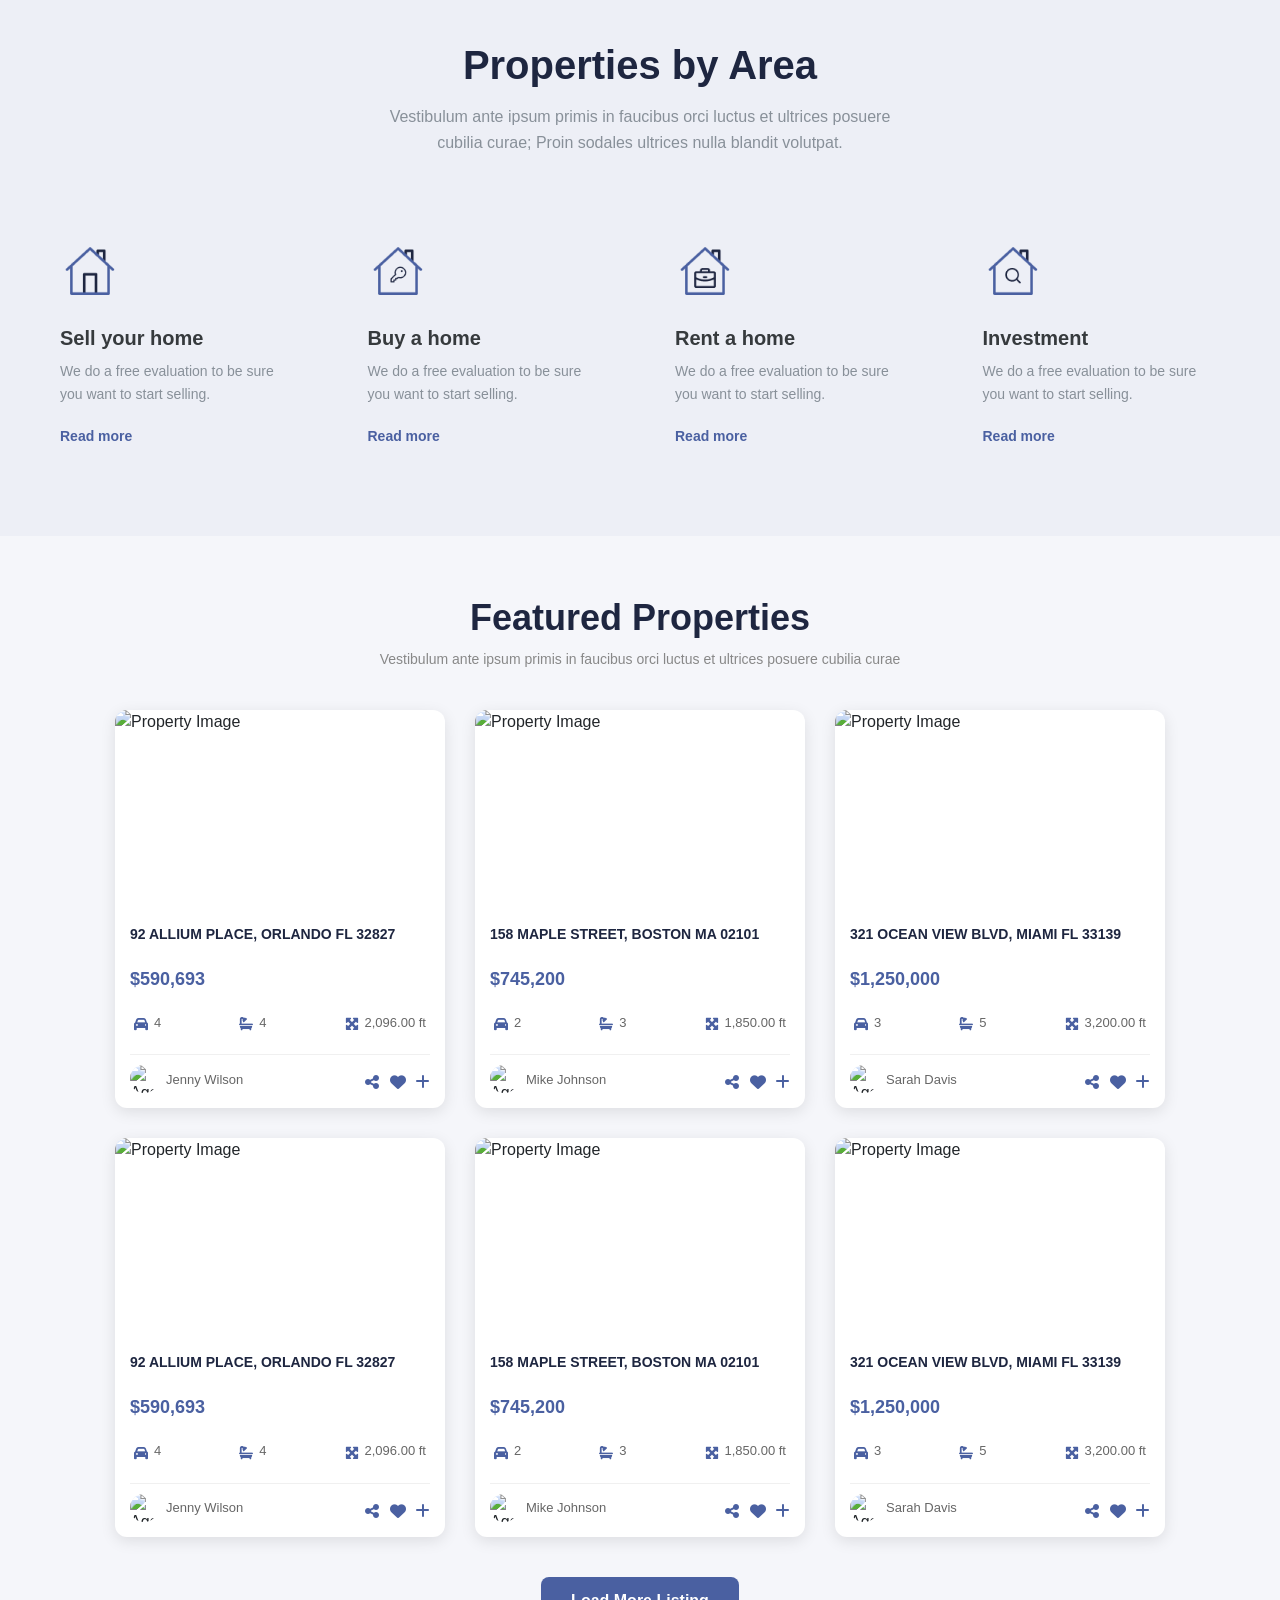
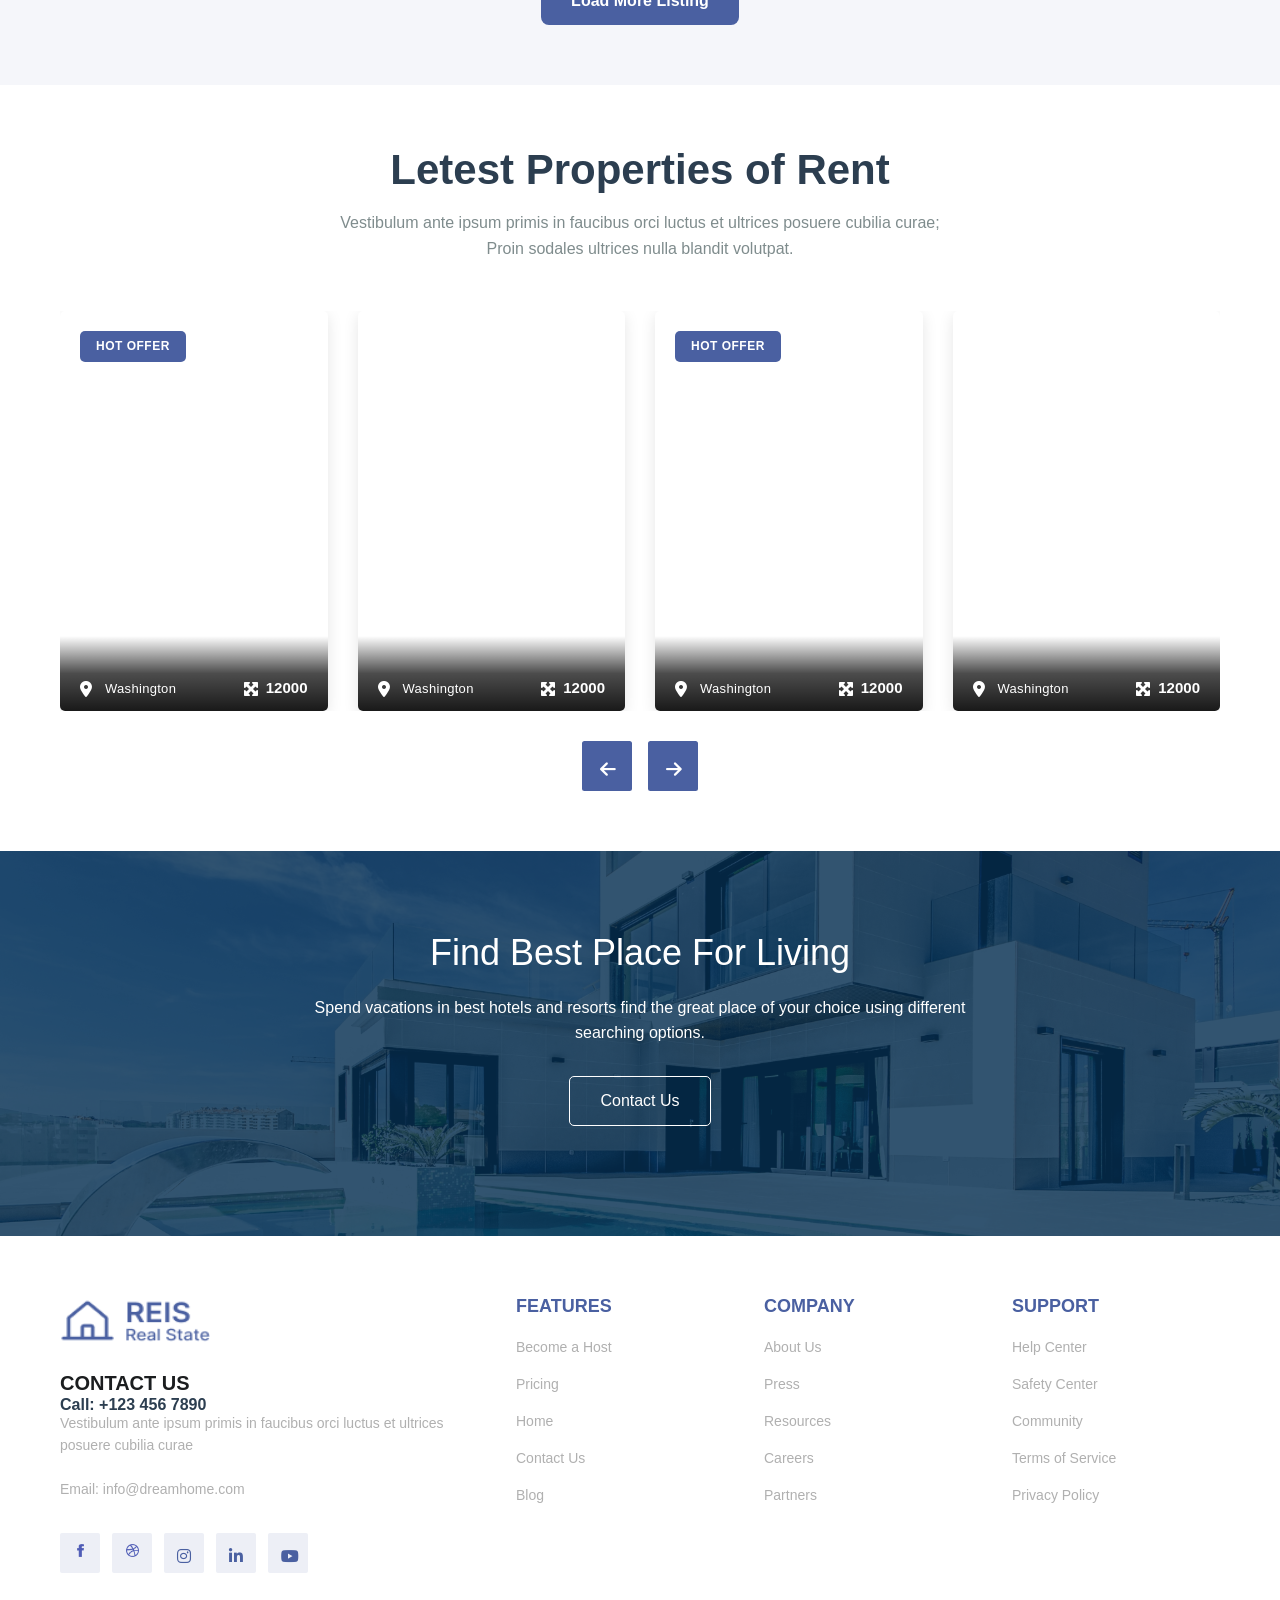
==== commit 4e03c5e0: "Reso" ====
--- a/index.html
+++ b/index.html
@@ -192,7 +192,7 @@
       <div class="section-5-down">
         <div class="items item-1">
           <button class="hover">
-            <a href="/propertice" id="a-tag">View detail</a>
+            <a href="Propertice.html" id="a-tag">View detail</a>
           </button>
           <div class="t1">
             <h1>Washington</h1>
@@ -204,7 +204,7 @@
 
         <div class="items item-2">
           <button class="hover">
-            <a href="/propertice" id="a-tag">View detail</a>
+            <a href="Propertice.html" id="a-tag">View detail</a>
           </button>
           <div class="t1">
             <h1>Franklin</h1>
@@ -216,7 +216,7 @@
 
         <div class="items item-3">
           <button class="hover">
-            <a href="/propertice" id="a-tag">View detail</a>
+            <a href="Propertice.html" id="a-tag">View detail</a>
           </button>
           <div class="t1">
             <h1>Clinton</h1>
@@ -228,7 +228,7 @@
 
         <div class="items item-4">
           <button class="hover">
-            <a href="/propertice" id="a-tag">View detail</a>
+            <a href="Propertice.html" id="a-tag">View detail</a>
           </button>
           <div class="t1">
             <h1>Arlington</h1>
@@ -240,7 +240,7 @@
 
         <div class="items item-5">
           <button class="hover">
-            <a href="/propertice" id="a-tag">View detail</a>
+            <a href="Propertice.html" id="a-tag">View detail</a>
           </button>
           <div class="t1">
             <h1>Centerville</h1>
--- a/styles.css
+++ b/styles.css
@@ -31,15 +31,7 @@
   z-index: 1;
 }
 
-@media (max-width: 768px) {
-  .hero-container{
-   margin-top: -40px;
-  }
-  .hero-content{
-    padding-top:-50px ;
-  }
- 
-}
+
 .hero-content {
   position: relative;
   z-index: 2;
@@ -127,26 +119,47 @@
   color: #063053;
 }
 
-
-@media (min-width: 1441px) and (max-width: 2621px) {
+/* @media (min-width: 1441px) and (max-width: 2561px) {
+  .email {
+    margin-left: -650px;
+  }
+  .logo{
+    margin-left: -650px;
+  }
+  .nav-cont{
+    margin-right:-650px;
+  }
+  .media{
+    margin-right:-650px;
+  }
+   .hero-container {
+    height: 50vh;
+  }
+  .hero-content h1 {
+    margin-top: -50px;
+    font-size: 60px;
+  }
+} */
+
+@media (max-width: 1440px) {
   .email{
-    margin-left: -600px;
+    margin-left: -100px;
   }
   .logo{
-    margin-left: -600px;
+    margin-left: -100px;
   }
   .nav-cont{
-    margin-right:-600px;
+    margin-right:-100px;
   }
   .media{
-    margin-right:-600px;
+    margin-right:-100px;
   }
   .hero-container {
     height: 90vh;
   }
 
   .hero-content h1 {
-    margin-top: 25px;
+    margin-top: -50px;
     font-size: 50px;
   }
 
@@ -165,9 +178,83 @@
     font-size: 14px;
   }
 }
-
-/* 💻 Large Devices (laptops and desktops up to 1200px) */
+@media (min-width: 1441px) {
+  .email{
+    margin-left: -600px;
+  }
+  .logo{
+    margin-left: -600px;
+  }
+  .nav-cont{
+    margin-right:-600px;
+  }
+  .media{
+    margin-right:-600px;
+  }
+  .hero-container {
+    height: 90vh;
+  }
+
+  .hero-content h1 {
+    margin-top: 100px;
+    font-size: 50px;
+  }
+
+  .hero-content p {
+    font-size: 18px;
+    margin-top: 60px;
+  }
+
+  .custom-nav .nav-cont a {
+    margin-right: 15px;
+    font-size: 14px;
+  }
+
+  .custom-nav .contact-btn {
+    padding: 6px 12px;
+    font-size: 14px;
+  }
+}
+@media (max-width: 1024px) {
+  .email{
+    margin-left: -10px;
+  }
+  .logo{
+    margin-left: -10px;
+  }
+  .nav-cont{
+    margin-right:-10px;
+  }
+  .media{
+    margin-right:-10px;
+  }
+  .hero-container {
+    height: 90vh;
+  }
+
+  .hero-content h1 {
+    margin-top: -50px;
+    font-size: 50px;
+  }
+
+  .hero-content p {
+    font-size: 18px;
+    margin-top: 60px;
+  }
+
+  .custom-nav .nav-cont a {
+    margin-right: 15px;
+    font-size: 14px;
+  }
+
+  .custom-nav .contact-btn {
+    padding: 6px 12px;
+    font-size: 14px;
+  }
+}
+
 @media (min-width: 993px) and (max-width: 1200px) {
+  
   .hero-content h1 {
     font-size: 44px;
   }
@@ -177,7 +264,7 @@
   }
 }
 
-/* 🖥️ Extra Large Devices (above 1200px) */
+
 @media (min-width: 1201px) {
   .hero-content h1 {
     font-size: 48px;
@@ -584,7 +671,7 @@
 /* ---------- DESKTOP LARGE (1441px - 2621px) ---------- */
 @media (min-width: 1441px) and (max-width: 2621px) {
   .section-4 {
-    width: 50%;
+    width: 90%;
   }
 }
 @media (min-width: 480px) and (max-width: 1025px) {
@@ -595,7 +682,7 @@
   }
 }
 /* ---------- MOBILE VIEW (max-width: 480px) ---------- */
-@media (max-width: 480px) {
+@media (max-width: 576px) {
   .section-4 {
     width: 95%;
     margin: -80px auto 0;
@@ -632,17 +719,19 @@
   .select h1 {
     font-size: 13px;
     margin-bottom: 5px;
-    margin-left: 12px;
+    margin-left: 30px;
   }
 
   .custom-dropdown .selected {
     padding: 10px;
     font-size: 13px;
     border: none;
+    border-radius: 6px;
+    margin-left: 19px;
   }
 
   .search-button button {
-    width: 80%;
+    width: 60%;
     font-size: 14px;
     padding: 10px;
   }
@@ -2234,4 +2323,5 @@
         margin-top: 50px;
         font-size: 20px;
       }
-    }+    }
+     
